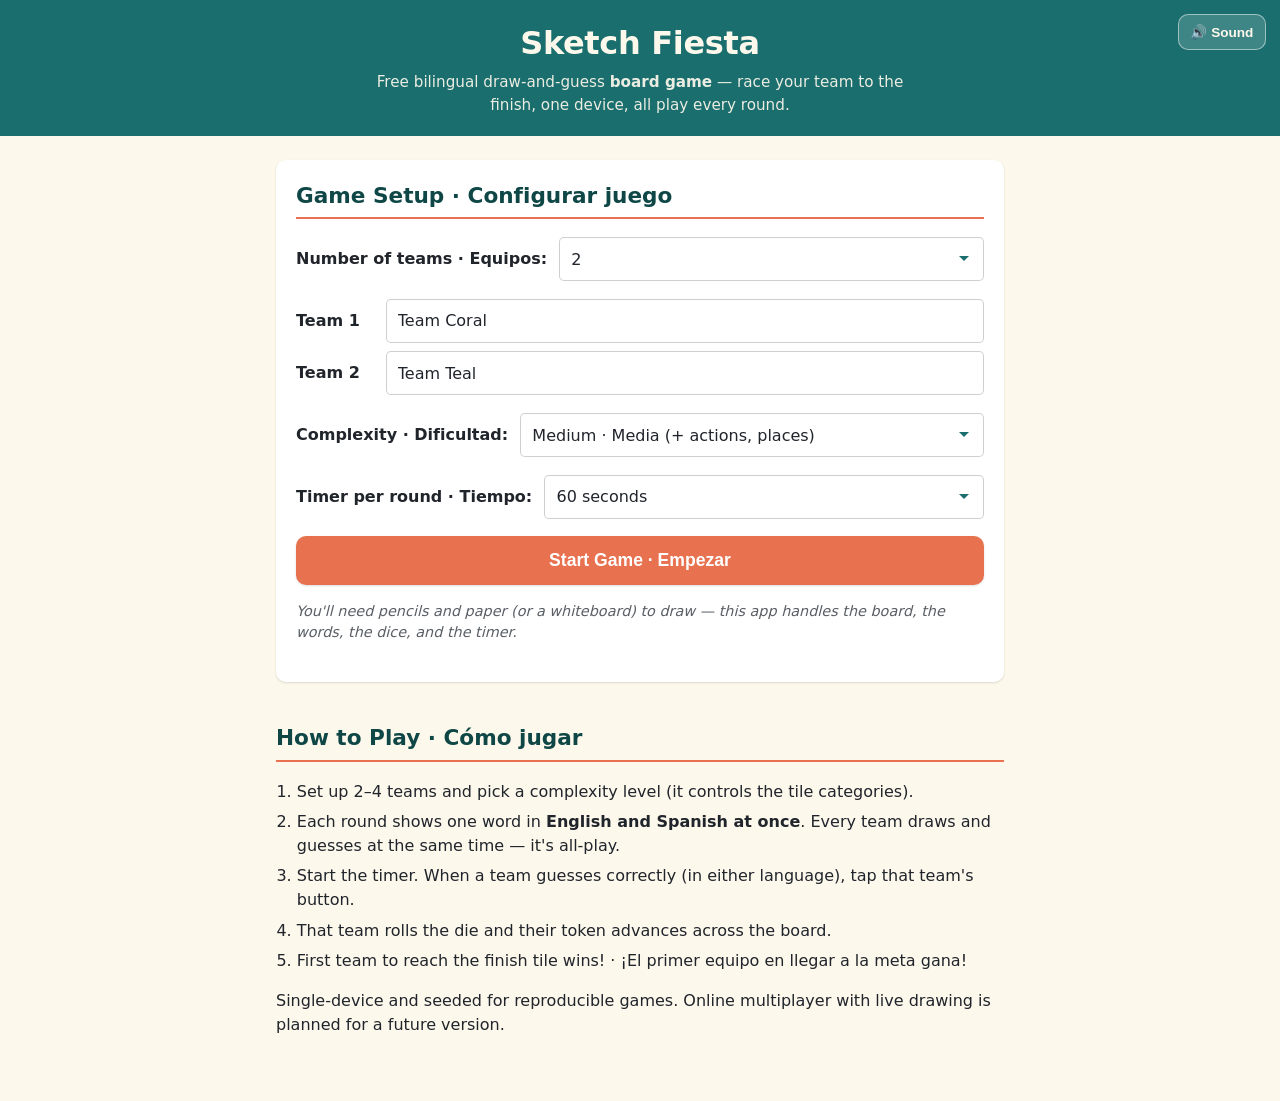
==== index.html @ 0635cfd7 "Sketch Fiesta: Secret Word pre-roll countdown -> start round timer (playtest item 6) On the Secret W" ====
<!doctype html>
<html lang="en">
<head>
<meta charset="utf-8">
<meta name="viewport" content="width=device-width, initial-scale=1">
<title>Sketch Fiesta — Free English/Spanish Draw-and-Guess Board Game</title>
<meta name="description" content="Free bilingual draw-and-guess BOARD game for English and Spanish-speaking families. Move your team across the board, all-play rounds, words shown in both languages at once, seeded dice, built-in timer with sound.">
<meta property="og:type" content="website">
<meta property="og:url" content="https://tonatihuai2026.github.io/bilingual-pictionary-game/">
<meta property="og:title" content="Sketch Fiesta — Free English/Spanish Draw-and-Guess Board Game">
<meta property="og:description" content="Free bilingual draw-and-guess board game for mixed English/Spanish-speaking families. No account, no app store, runs in your browser.">
<meta name="twitter:card" content="summary">
<meta name="google-site-verification" content="vcQAwsOMbG5UuDanWVq7T7KQQGwqCF837cfBN2HMVBc" />
<meta name="google-adsense-account" content="ca-pub-8781477226668093">
<script async src="https://pagead2.googlesyndication.com/pagead/js/adsbygoogle.js?client=ca-pub-8781477226668093" crossorigin="anonymous"></script>
<script type="application/ld+json">
{
  "@context": "https://schema.org",
  "@type": "WebApplication",
  "name": "Sketch Fiesta",
  "url": "https://tonatihuai2026.github.io/bilingual-pictionary-game/",
  "applicationCategory": "GameApplication",
  "operatingSystem": "Any (runs in browser)",
  "description": "Free bilingual draw-and-guess board game for English and Spanish-speaking families. Move your team across the board, all-play rounds, words shown in both languages at once.",
  "offers": { "@type": "Offer", "price": "0", "priceCurrency": "USD" }
}
</script>
<link rel="stylesheet" href="styles.css">
<!-- Cloudflare Web Analytics --><script defer src="https://static.cloudflareinsights.com/beacon.min.js" data-cf-beacon='{"token": "37e136ad11054bb6b59179378878a5d6"}'></script><!-- End Cloudflare Web Analytics -->
</head>
<body>
<header>
  <h1>Sketch Fiesta</h1>
  <p>Free bilingual draw-and-guess <strong>board game</strong> &mdash; race your team to the finish, one device, all play every round.</p>
  <button id="muteBtn" class="mute-btn" type="button" aria-pressed="false" title="Toggle sound">🔊 Sound</button>
</header>
<main>
  <!-- ============ SETUP ============ -->
  <section id="setup">
    <h2>Game Setup &middot; <span lang="es">Configurar juego</span></h2>
    <div class="setup-row">
      <label for="teamCount">Number of teams &middot; <span lang="es">Equipos</span>:</label>
      <select id="teamCount">
        <option value="2" selected>2</option>
        <option value="3">3</option>
        <option value="4">4</option>
      </select>
    </div>
    <div id="teamNames" class="team-names"></div>
    <div class="setup-row">
      <label for="complexity">Complexity &middot; <span lang="es">Dificultad</span>:</label>
      <select id="complexity">
        <option value="easy">Easy &middot; Fácil (animals, food, objects)</option>
        <option value="medium" selected>Medium &middot; Media (+ actions, places)</option>
        <option value="hard">Hard &middot; Difícil (+ abstract, idioms)</option>
      </select>
    </div>
    <div class="setup-row">
      <label for="timerSeconds">Timer per round &middot; <span lang="es">Tiempo</span>:</label>
      <select id="timerSeconds">
        <option value="30">30 seconds</option>
        <option value="60" selected>60 seconds</option>
        <option value="90">90 seconds</option>
        <option value="120">2 minutes</option>
      </select>
    </div>
    <button id="startGame">Start Game &middot; <span lang="es">Empezar</span></button>
    <p class="hint">You'll need pencils and paper (or a whiteboard) to draw &mdash; this app handles the board, the words, the dice, and the timer.</p>
  </section>

  <!-- ============ GAME ============ -->
  <section id="game" style="display:none;">
    <div id="winBanner" class="win-banner" style="display:none;"></div>

    <!-- Whole-screen round-type signal: Single-Team vs All-Play, tinted with team color -->
    <div id="roundBanner" class="round-banner round-allplay">
      <span class="round-banner-round">Round <span id="roundNumber">1</span></span>
      <span class="round-banner-type" id="roundType">All Play!</span>
      <span class="round-banner-type-es" lang="es" id="roundTypeEs">¡Todos juegan!</span>
      <span class="round-banner-team" id="roundTeam"></span>
    </div>

    <!-- Phase tabs: Board | Secret Word | Timer -->
    <div class="phase-tabs" role="tablist" aria-label="Game phase">
      <button class="phase-tab" id="tabBoard" role="tab" data-phase="board" aria-selected="false">
        <span class="phase-tab-ico">🗺️</span>
        <span class="phase-tab-label">Board<span lang="es"> · Tablero</span></span>
      </button>
      <button class="phase-tab" id="tabWord" role="tab" data-phase="word" aria-selected="false">
        <span class="phase-tab-ico">🤫</span>
        <span class="phase-tab-label">Secret Word<span lang="es"> · Palabra</span></span>
      </button>
      <button class="phase-tab" id="tabTimer" role="tab" data-phase="timer" aria-selected="false">
        <span class="phase-tab-ico">⏱️</span>
        <span class="phase-tab-label">Timer<span lang="es"> · Tiempo</span></span>
      </button>
    </div>

    <!-- ---- Phase: Board ---- -->
    <div class="phase-view" id="phaseBoard" data-phase="board" role="tabpanel" hidden>
      <h2 class="phase-heading">Board &middot; <span lang="es">Tablero</span></h2>
      <p class="hint">Track each team's token. The active phase auto-follows the game flow &mdash; tap a tab anytime to look around.</p>
      <div id="board" class="board" aria-label="Game board"></div>
    </div>

    <!-- ---- Phase: Secret Word ---- -->
    <div class="phase-view" id="phaseWord" data-phase="word" role="tabpanel" hidden>
      <h2 class="phase-heading">Secret Word &middot; <span lang="es">Palabra secreta</span></h2>
      <div class="word-card">
        <p class="cat-tag">Category &middot; <span lang="es">Categoría</span>: <span id="wordCat">—</span></p>
        <p class="hint" id="wordAudience">Drawer only &mdash; take the device privately. &middot; <span lang="es">Solo quien dibuja.</span></p>
        <div class="word-row">
          <span class="lang-label">EN</span>
          <span id="wordEn" class="word">???</span>
        </div>
        <div class="word-row">
          <span class="lang-label">ES</span>
          <span id="wordEs" class="word">???</span>
        </div>
        <button id="revealBtn" class="reveal-btn" type="button" aria-pressed="false">
          👁️ Hold to reveal &middot; <span lang="es">Mantén para ver</span>
        </button>
        <p class="hint">Both languages count when you guess!</p>

        <!-- Pre-roll: device-handoff countdown that starts the round timer -->
        <button id="wordStartTimer" class="word-start-timer" type="button">
          ▶ Start Timer &middot; <span lang="es">Iniciar cronómetro</span>
        </button>
        <div id="preroll" class="preroll" hidden aria-live="assertive">
          <p class="preroll-label">Get ready! &middot; <span lang="es">¡Prepárate!</span></p>
          <div id="prerollCount" class="preroll-count">5</div>
          <button id="prerollCancel" class="secondary preroll-cancel" type="button">Cancel &middot; <span lang="es">Cancelar</span></button>
        </div>
      </div>
    </div>

    <!-- ---- Phase: Timer ---- -->
    <div class="phase-view" id="phaseTimer" data-phase="timer" role="tabpanel" hidden>
      <h2 class="phase-heading">Timer &middot; <span lang="es">Cronómetro</span></h2>
      <div class="timer-card">
        <div id="timerDisplay" class="timer-display">01:00</div>
        <button id="startTimer">Start Timer &middot; <span lang="es">Iniciar</span></button>
        <button class="secondary" id="resetTimer">Reset</button>
      </div>

      <!-- Resolve: who won this round -->
      <div class="resolve-card">
        <h3 id="resolveHeading">Who guessed first? &middot; <span lang="es">¿Quién adivinó primero?</span></h3>
        <p class="hint" id="resolveHint">Tap the team that guessed it first &mdash; they roll the die and move ahead.</p>
        <div id="resolveButtons" class="resolve-buttons"></div>
        <div id="rollResult" class="roll-result" aria-live="polite"></div>
      </div>

      <button class="secondary" id="nextRound">Next word &middot; <span lang="es">Siguiente palabra</span></button>
    </div>

    <button class="secondary" id="endGame">End Game / New Setup</button>
  </section>

  <!-- ============ RULES ============ -->
  <section class="rules">
    <h2>How to Play &middot; <span lang="es">Cómo jugar</span></h2>
    <ol>
      <li>Set up 2&ndash;4 teams and pick a complexity level (it controls the tile categories).</li>
      <li>Each round shows one word in <strong>English and Spanish at once</strong>. Every team draws and guesses at the same time &mdash; it's all-play.</li>
      <li>Start the timer. When a team guesses correctly (in either language), tap that team's button.</li>
      <li>That team rolls the die and their token advances across the board.</li>
      <li>First team to reach the finish tile wins! &middot; <span lang="es">¡El primer equipo en llegar a la meta gana!</span></li>
    </ol>
    <p>Single-device and seeded for reproducible games. Online multiplayer with live drawing is planned for a future version.</p>
  </section>
</main>
<script src="lib/rng.js"></script>
<script src="lib/game.js"></script>
<script src="lib/turn.js"></script>
<script src="words.js"></script>
<script src="app.js"></script>
</body>
</html>
---- styles.css ----
:root {
  --teal: #1a6e6e;
  --teal-dark: #0f4747;
  --cream: #fdf8ec;
  --coral: #e8714f;
  --ink: #20242b;

  /* --- design-system adapter (added by the design-system refresh) --- */
  --ds-primary: var(--teal);
  --ds-primary-dark: var(--teal-dark);
  --ds-surface: #ffffff;
  --ds-bg: var(--cream);
  --ds-ink: var(--ink);
  --ds-accent: var(--coral);
  --ds-radius: 10px;
  --ds-shadow: 0 1px 3px rgba(0,0,0,.08), 0 1px 2px rgba(0,0,0,.06);
  --ds-shadow-hover: 0 4px 10px rgba(0,0,0,.10), 0 2px 4px rgba(0,0,0,.08);

  /* coral tuned darker for AA text contrast on white/cream */
  --coral-ink: #c5512f;
  --tap: 44px; /* minimum touch target */
}

* { box-sizing: border-box; }

body {
  margin: 0;
  font-family: "Segoe UI", system-ui, sans-serif;
  background: var(--cream);
  color: var(--ink);
  line-height: 1.5;
}

header {
  background: var(--teal);
  color: var(--cream);
  padding: 1.2rem 1rem;
  text-align: center;
}

header h1 { margin: 0 0 .25rem; font-size: clamp(1.6rem, 6vw, 2rem); letter-spacing: -.01em; }
header p { margin: 0 auto; max-width: 34rem; font-size: .95rem; opacity: .92; }

main { max-width: 760px; margin: 0 auto; padding: 1.5rem 1rem 3rem; }

h2 { color: var(--teal-dark); border-bottom: 2px solid var(--coral); padding-bottom: .3rem; font-size: 1.35rem; }
h3 { color: var(--teal-dark); margin-bottom: .5rem; font-size: 1.05rem; }

#setup {
  background: var(--ds-surface, #fff);
  border-radius: var(--ds-radius, 10px);
  box-shadow: var(--ds-shadow);
  padding: 1.25rem 1.25rem 1.5rem;
  margin-bottom: 1.5rem;
}
#setup h2 { margin-top: 0; }

.setup-row { display: flex; align-items: center; gap: .75rem; margin-bottom: 1.1rem; flex-wrap: wrap; }
.setup-row label { min-width: 11rem; font-weight: 600; }
.setup-row select {
  flex: 1; min-width: 9rem; min-height: var(--tap);
  padding: .55rem 2.2rem .55rem .7rem; font-size: 1rem;
  border: 1.5px solid color-mix(in srgb, var(--ds-ink) 22%, transparent);
  border-radius: calc(var(--ds-radius, 10px) * .5); font-family: inherit;
  background-color: var(--ds-surface, #fff); color: var(--ds-ink);
  background-image: url("data:image/svg+xml,%3Csvg xmlns='http://www.w3.org/2000/svg' width='12' height='8' viewBox='0 0 12 8'%3E%3Cpath fill='%231a6e6e' d='M1 1l5 5 5-5'/%3E%3C/svg%3E");
  background-repeat: no-repeat; background-position: right .8rem center;
  -webkit-appearance: none; appearance: none; cursor: pointer;
  transition: border-color .15s ease, box-shadow .15s ease;
}
.setup-row select:hover { border-color: color-mix(in srgb, var(--ds-primary) 50%, transparent); }
.setup-row select:focus-visible { outline: none; border-color: var(--ds-primary); box-shadow: 0 0 0 3px color-mix(in srgb, var(--ds-primary) 22%, transparent); }

.team-names { margin-bottom: 1.1rem; }
.team-name-input { display: flex; align-items: center; gap: .6rem; margin-bottom: .55rem; }
.team-name-input label { min-width: 5rem; font-weight: 600; }
.team-name-input input {
  flex: 1; min-height: var(--tap); padding: .55rem .7rem; font-size: 1rem;
  border: 1.5px solid color-mix(in srgb, var(--ds-ink) 22%, transparent);
  border-radius: calc(var(--ds-radius, 10px) * .5); font-family: inherit;
  background: var(--ds-surface, #fff); color: var(--ds-ink);
  transition: border-color .15s ease, box-shadow .15s ease;
}
.team-name-input input:hover { border-color: color-mix(in srgb, var(--ds-primary) 50%, transparent); }
.team-name-input input:focus-visible { outline: none; border-color: var(--ds-primary); box-shadow: 0 0 0 3px color-mix(in srgb, var(--ds-primary) 22%, transparent); }

button {
  background: var(--ds-primary, var(--teal)); color: var(--ds-surface, #fff); border: 1px solid transparent;
  border-radius: var(--ds-radius, 10px); font-weight: 600;
  min-height: var(--tap); padding: .65rem 1.3rem; font-size: 1rem; cursor: pointer;
  margin-right: .5rem; margin-bottom: .5rem;
  box-shadow: var(--ds-shadow, 0 1px 3px rgba(0,0,0,.08));
  transition: transform .08s ease, box-shadow .15s ease, opacity .15s ease, background-color .15s ease;
}
button:hover { box-shadow: var(--ds-shadow-hover, 0 4px 10px rgba(0,0,0,.1)); transform: translateY(-1px); }
button:active { transform: translateY(0); opacity: .92; }
button.secondary { background: transparent; color: var(--ds-primary, var(--teal)); border-color: var(--ds-primary, var(--teal)); box-shadow: none; }
button.secondary:hover { background: color-mix(in srgb, var(--ds-primary) 8%, transparent); box-shadow: none; }
button:focus-visible { outline: 2px solid var(--ds-accent); outline-offset: 2px; }

/* Start Game: the one primary call-to-action on the setup screen */
#startGame {
  display: block; width: 100%; margin-right: 0; margin-top: .5rem;
  background: var(--ds-accent, var(--coral)); font-size: 1.1rem; padding: .8rem 1.3rem;
}
#startGame:hover { background: color-mix(in srgb, var(--ds-accent) 88%, #000); }

.hint { font-size: .9rem; color: #5a5f66; font-style: italic; margin-top: 1rem; }

.turn-banner {
  background: var(--ds-accent, var(--coral)); color: #fff; padding: .8rem 1rem;
  border-radius: var(--ds-radius, 10px); box-shadow: var(--ds-shadow);
  font-size: 1.2rem; text-align: center; margin-bottom: 1rem;
}

.word-card, .dice-card, .timer-card {
  background: var(--ds-surface, #fff); border: 1px solid transparent;
  border-radius: var(--ds-radius, 10px); box-shadow: var(--ds-shadow, 0 1px 3px rgba(0,0,0,.08));
  padding: 1rem; margin-bottom: 1rem; text-align: center;
  transition: box-shadow .15s ease, transform .08s ease;
}
.word-card:hover, .dice-card:hover, .timer-card:hover {
  box-shadow: var(--ds-shadow-hover, 0 4px 10px rgba(0,0,0,.10));
  transform: translateY(-2px);
}

.word-card { border-top: 4px solid var(--ds-accent, var(--coral)); }
.word-row {
  display: flex; align-items: center; gap: .6rem;
  max-width: 22rem; margin: 0 auto .5rem; padding: .4rem 0;
}
.word-row + .word-row { border-top: 1px dashed color-mix(in srgb, var(--ds-ink) 14%, transparent); }
.lang-label {
  flex: 0 0 auto; width: 2.4rem; text-align: center;
  font-size: .72rem; font-weight: 700; letter-spacing: .03em;
  color: #fff; background: var(--teal); border: 1px solid var(--teal);
  border-radius: 5px; padding: .2rem 0;
}
.word { flex: 1; text-align: left; font-size: clamp(1.4rem, 6vw, 1.8rem); font-weight: 700; line-height: 1.2; filter: blur(9px); user-select: none; transition: filter .12s ease; }
.word.revealed { filter: none; user-select: text; }
.word-card .hint { text-align: center; margin: .25rem 0 .75rem; }

.dice-face {
  font-size: 1.05rem; font-weight: 600; line-height: 1.4;
  margin: .5rem auto; min-height: 1.5rem; max-width: 24rem;
  color: var(--ds-ink);
}
.dice-face:empty::before, .dice-card .dice-face { color: var(--ds-ink); }
.timer-display { font-size: 2.6rem; font-weight: 700; font-family: ui-monospace, "SF Mono", Menlo, monospace; margin: .5rem 0; color: var(--teal-dark); letter-spacing: .02em; }

.round-controls {
  display: flex; flex-wrap: wrap; gap: .5rem; justify-content: center;
  margin-bottom: 1.25rem;
}
.round-controls button { margin: 0; flex: 1 1 auto; }
#markCorrect { background: var(--teal); }

.scores { display: flex; flex-direction: column; gap: .4rem; margin-bottom: 1.5rem; }
.score-row {
  display: flex; justify-content: space-between; align-items: center; gap: 1rem;
  background: var(--ds-surface, #fff);
  border-left: 4px solid var(--ds-accent, var(--coral));
  border-radius: calc(var(--ds-radius, 10px) * .6); box-shadow: var(--ds-shadow, 0 1px 3px rgba(0,0,0,.08));
  padding: .6rem .85rem; font-weight: 600;
}

.rules { margin-top: 2.5rem; }
.rules ol { padding-left: 1.3rem; }
.rules li { margin-bottom: .4rem; }

/* ---- mute button (header) ---- */
.mute-btn {
  position: absolute; top: .9rem; right: .9rem;
  background: rgba(255,255,255,.16); color: var(--cream);
  border: 1px solid rgba(255,255,255,.5); box-shadow: none;
  min-height: 2.2rem; padding: .3rem .7rem; font-size: .85rem; margin: 0;
}
.mute-btn:hover { background: rgba(255,255,255,.28); box-shadow: none; transform: none; }
header { position: relative; }

/* ---- win banner ---- */
.win-banner {
  background: var(--ds-accent, var(--coral)); color: #fff;
  border-radius: var(--ds-radius); box-shadow: var(--ds-shadow-hover);
  padding: 1rem; text-align: center; font-size: 1.3rem; margin-bottom: 1rem;
  animation: pop .35s ease;
}
@keyframes pop { 0% { transform: scale(.85); opacity: 0; } 100% { transform: scale(1); opacity: 1; } }

/* ---- board ---- */
.board {
  display: grid;
  grid-template-columns: repeat(4, 1fr);
  gap: .5rem; margin: .5rem 0 1.25rem;
}
.tile {
  position: relative; min-height: 64px;
  background: var(--ds-surface, #fff);
  border: 1.5px solid color-mix(in srgb, var(--ds-ink) 14%, transparent);
  border-radius: calc(var(--ds-radius) * .7);
  box-shadow: var(--ds-shadow);
  padding: .35rem; display: flex; flex-direction: column; justify-content: space-between;
  transition: box-shadow .15s ease, border-color .15s ease, transform .08s ease;
}
.tile-start { border-color: var(--teal); }
.tile-finish { border-color: var(--ds-accent, var(--coral)); background: color-mix(in srgb, var(--coral) 10%, #fff); }
.tile-active { border-color: var(--ds-accent, var(--coral)); box-shadow: 0 0 0 3px color-mix(in srgb, var(--coral) 30%, transparent); transform: translateY(-2px); }
.tile-num { font-size: .8rem; font-weight: 700; color: var(--teal-dark); }
.tile-cat { font-size: .62rem; text-transform: uppercase; letter-spacing: .03em; color: #5a5f66; }
.tile-tokens { display: flex; flex-wrap: wrap; gap: 2px; min-height: 18px; }
.token {
  width: 18px; height: 18px; border-radius: 50%; color: #fff;
  font-size: .7rem; font-weight: 700; line-height: 18px; text-align: center;
  box-shadow: 0 1px 2px rgba(0,0,0,.25);
}

/* ---- category tag on word card ---- */
.cat-tag { font-size: .8rem; color: #5a5f66; margin: 0 0 .5rem; }
.cat-tag #wordCat { font-weight: 700; color: var(--teal-dark); text-transform: capitalize; }

/* ---- timer warning ---- */
.timer-warn { color: var(--coral-ink) !important; animation: pulse .5s ease infinite alternate; }
@keyframes pulse { from { transform: scale(1); } to { transform: scale(1.08); } }

/* ---- resolve (who guessed first) ---- */
.resolve-card {
  background: var(--ds-surface, #fff); border-radius: var(--ds-radius);
  box-shadow: var(--ds-shadow); padding: 1rem; margin-bottom: 1rem; text-align: center;
  border-top: 4px solid var(--teal);
}
.resolve-buttons { display: flex; flex-wrap: wrap; gap: .5rem; justify-content: center; }
.resolve-buttons button {
  flex: 1 1 8rem; margin: 0;
  background: transparent; color: var(--ds-ink);
  border: 2px solid var(--teal);
}
.resolve-buttons button:hover { background: color-mix(in srgb, var(--ds-primary) 8%, transparent); }
.resolve-buttons button:disabled { opacity: .45; cursor: not-allowed; transform: none; box-shadow: none; }
.roll-result { margin-top: .75rem; font-size: 1.05rem; min-height: 1.4rem; }

#nextRound, #endGame { display: block; width: 100%; margin-right: 0; }
#nextRound { background: var(--teal); color: #fff; border-color: var(--teal); }
#endGame { margin-top: 1.25rem; }

/* ---- round-type whole-screen signal ---- */
:root { --round-color: var(--ds-accent, #e8714f); }
/* Tint the whole page background with the active round color (subtle wash). */
body.body-allplay, body.body-single {
  background:
    linear-gradient(180deg,
      color-mix(in srgb, var(--round-color) 16%, var(--cream)) 0,
      var(--cream) 320px),
    var(--cream);
}
.round-banner {
  border-radius: var(--ds-radius); box-shadow: var(--ds-shadow-hover);
  padding: .85rem 1rem; margin-bottom: 1rem; text-align: center; color: #fff;
  display: flex; flex-direction: column; gap: .15rem; align-items: center;
  border: 3px solid color-mix(in srgb, var(--round-color) 60%, #000);
  background: var(--round-color);
  animation: pop .3s ease;
}
.round-banner.round-allplay { background: var(--ds-accent, var(--coral)); border-color: color-mix(in srgb, var(--coral) 55%, #000); }
.round-banner-round { font-size: .8rem; letter-spacing: .08em; text-transform: uppercase; opacity: .9; }
.round-banner-type { font-size: 1.5rem; font-weight: 800; line-height: 1.1; }
.round-banner-type-es { font-size: .95rem; opacity: .92; }
.round-banner-team { font-size: .85rem; font-weight: 600; opacity: .95; margin-top: .1rem; }

/* ---- phase tabs ---- */
.phase-tabs {
  display: grid; grid-template-columns: repeat(3, 1fr); gap: .4rem;
  margin-bottom: 1rem;
  position: sticky; top: 0; z-index: 5;
  background: var(--cream); padding: .25rem 0;
}
.phase-tab {
  margin: 0; flex: 1; min-height: 3.2rem;
  display: flex; flex-direction: column; align-items: center; justify-content: center; gap: .1rem;
  background: var(--ds-surface, #fff); color: var(--teal-dark);
  border: 2px solid color-mix(in srgb, var(--ds-ink) 16%, transparent);
  box-shadow: var(--ds-shadow); font-size: .82rem; line-height: 1.1;
  padding: .35rem .25rem;
}
.phase-tab:hover { transform: none; }
.phase-tab .phase-tab-ico { font-size: 1.2rem; }
.phase-tab .phase-tab-label span[lang="es"] { opacity: .7; font-size: .72rem; }
.phase-tab.active {
  background: var(--teal); color: #fff; border-color: var(--teal-dark);
  box-shadow: 0 0 0 3px color-mix(in srgb, var(--teal) 30%, transparent);
}
.phase-tab.active .phase-tab-label span[lang="es"] { opacity: .85; }

.phase-view[hidden] { display: none; }
.phase-heading { border-bottom: 2px solid var(--round-color, var(--coral)); margin-top: 0; }

/* ---- hold-to-reveal button ---- */
.reveal-btn {
  display: block; width: 100%; margin: .75rem 0 .25rem;
  background: var(--teal); font-size: 1.05rem; padding: .8rem 1rem;
  touch-action: none; -webkit-user-select: none; user-select: none;
}
.reveal-btn.revealing { background: var(--coral-ink); box-shadow: 0 0 0 3px color-mix(in srgb, var(--coral) 35%, transparent); }

/* ---- Secret Word pre-roll (device-handoff countdown) ---- */
.word-start-timer {
  display: block; width: 100%; margin: 1rem 0 .25rem;
  background: var(--ds-accent, var(--coral)); font-size: 1.1rem; padding: .85rem 1rem;
}
.word-start-timer:hover { background: color-mix(in srgb, var(--ds-accent) 88%, #000); }
.preroll {
  margin: 1rem 0 .25rem; padding: 1rem; text-align: center;
  background: color-mix(in srgb, var(--ds-accent) 10%, var(--ds-surface, #fff));
  border: 2px solid var(--ds-accent, var(--coral));
  border-radius: var(--ds-radius, 10px);
}
.preroll-label { margin: 0 0 .25rem; font-weight: 600; color: var(--ds-ink); }
.preroll-count {
  font-size: 4rem; line-height: 1; font-weight: 800; font-variant-numeric: tabular-nums;
  color: var(--ds-accent, var(--coral)); margin: .25rem 0 .75rem;
}
.preroll-cancel { margin: 0 auto; }

@media (max-width: 480px) {
  .setup-row label { min-width: 100%; }
  .setup-row select { width: 100%; flex-basis: 100%; }
  .round-controls button { flex-basis: 100%; }
  .board { grid-template-columns: repeat(3, 1fr); }
  #endGame { display: block; width: 100%; margin-right: 0; }
  .phase-tab { font-size: .76rem; }
  .phase-tab .phase-tab-label span[lang="es"] { display: none; }
}
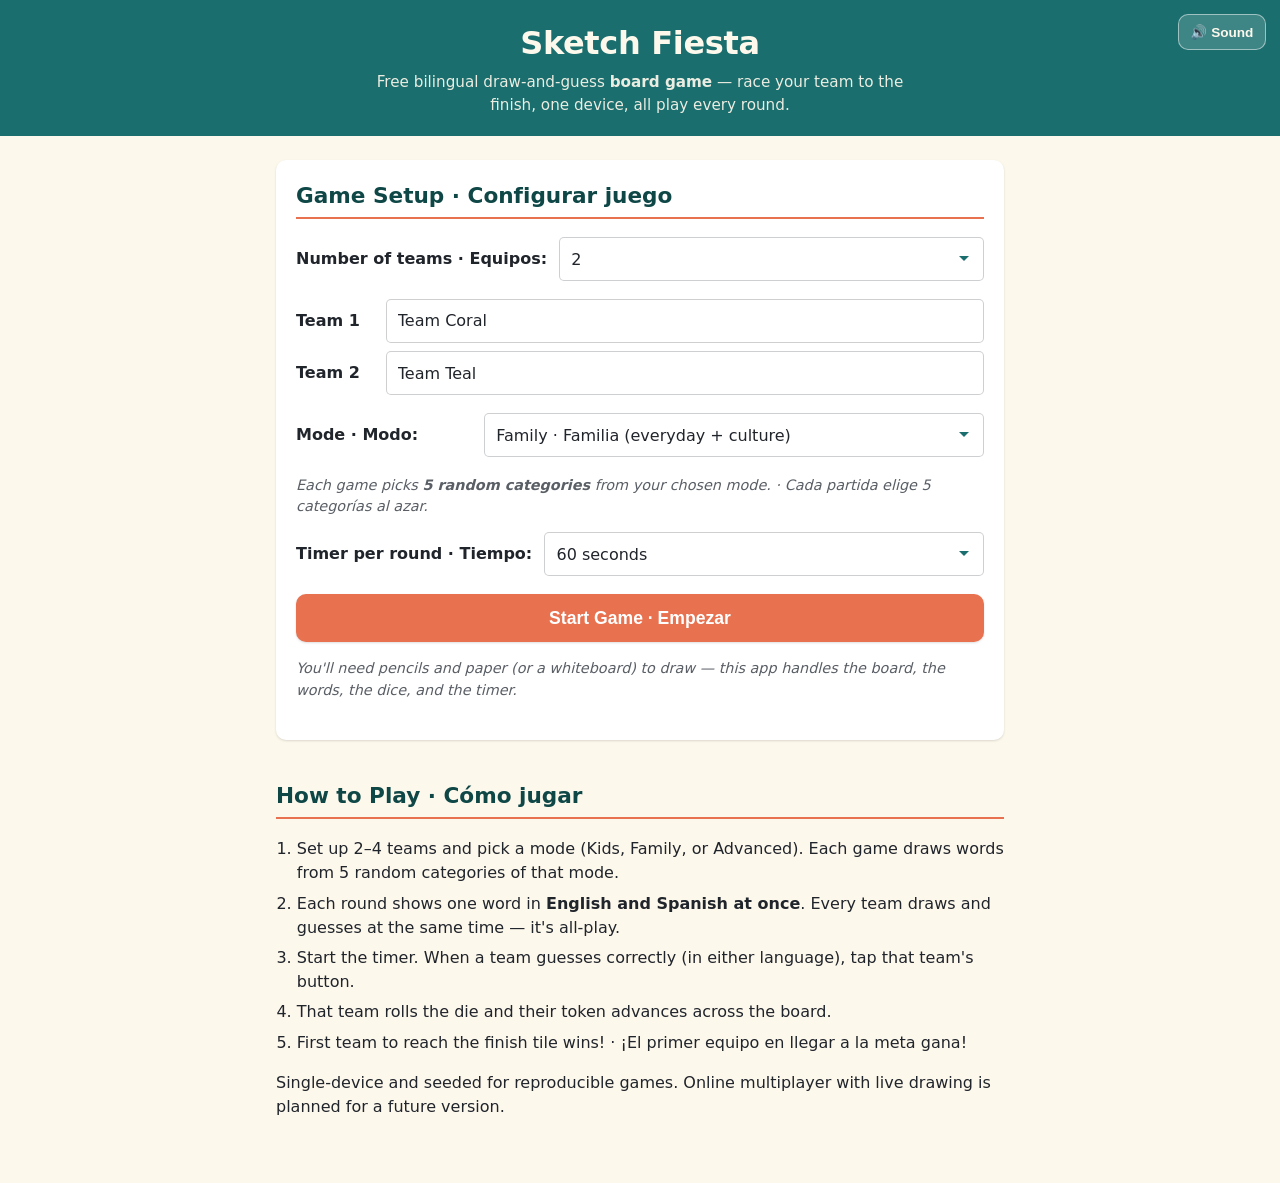
==== commit 437a751f: "Sketch Fiesta: difficulty modes + categories + 5-random-per-game (playtest item 11) Add Kids/Family/" ====
--- a/index.html
+++ b/index.html
@@ -48,13 +48,14 @@
     </div>
     <div id="teamNames" class="team-names"></div>
     <div class="setup-row">
-      <label for="complexity">Complexity &middot; <span lang="es">Dificultad</span>:</label>
-      <select id="complexity">
-        <option value="easy">Easy &middot; Fácil (animals, food, objects)</option>
-        <option value="medium" selected>Medium &middot; Media (+ actions, places)</option>
-        <option value="hard">Hard &middot; Difícil (+ abstract, idioms)</option>
+      <label for="mode">Mode &middot; <span lang="es">Modo</span>:</label>
+      <select id="mode">
+        <option value="kids">Kids &middot; Niños (simple, easy to draw)</option>
+        <option value="family" selected>Family &middot; Familia (everyday + culture)</option>
+        <option value="advanced">Advanced &middot; Avanzado (abstract, idioms)</option>
       </select>
     </div>
+    <p class="hint">Each game picks <strong>5 random categories</strong> from your chosen mode. &middot; <span lang="es">Cada partida elige 5 categorías al azar.</span></p>
     <div class="setup-row">
       <label for="timerSeconds">Timer per round &middot; <span lang="es">Tiempo</span>:</label>
       <select id="timerSeconds">
@@ -100,7 +101,17 @@
     <div class="phase-view" id="phaseBoard" data-phase="board" role="tabpanel" hidden>
       <h2 class="phase-heading">Board &middot; <span lang="es">Tablero</span></h2>
       <p class="hint">Track each team's token. The active phase auto-follows the game flow &mdash; tap a tab anytime to look around.</p>
+      <div id="activeCategories" class="active-cats" aria-label="Active categories this game"></div>
       <div id="board" class="board" aria-label="Game board"></div>
+
+      <!-- Round resolution on the Board: roll the dice, move the winning token -->
+      <div id="rollCard" class="roll-card" hidden>
+        <p id="rollWinner" class="roll-winner" aria-live="polite"></p>
+        <div id="rollDie" class="roll-die" aria-hidden="true">🎲</div>
+        <button id="rollDiceBtn" type="button" class="roll-dice-btn">🎲 Roll dice &middot; <span lang="es">Tira el dado</span></button>
+        <div id="rollOutcome" class="roll-result" aria-live="polite"></div>
+        <button id="boardNextRound" class="secondary board-next-round" type="button" hidden>Next word &middot; <span lang="es">Siguiente palabra</span></button>
+      </div>
     </div>
 
     <!-- ---- Phase: Secret Word ---- -->
@@ -146,7 +157,7 @@
       <!-- Resolve: who won this round -->
       <div class="resolve-card">
         <h3 id="resolveHeading">Who guessed first? &middot; <span lang="es">¿Quién adivinó primero?</span></h3>
-        <p class="hint" id="resolveHint">Tap the team that guessed it first &mdash; they roll the die and move ahead.</p>
+        <p class="hint" id="resolveHint">Tap the team that guessed it first &mdash; you'll head to the board to roll the die and move their token.</p>
         <div id="resolveButtons" class="resolve-buttons"></div>
         <div id="rollResult" class="roll-result" aria-live="polite"></div>
       </div>
@@ -161,7 +172,7 @@
   <section class="rules">
     <h2>How to Play &middot; <span lang="es">Cómo jugar</span></h2>
     <ol>
-      <li>Set up 2&ndash;4 teams and pick a complexity level (it controls the tile categories).</li>
+      <li>Set up 2&ndash;4 teams and pick a mode (Kids, Family, or Advanced). Each game draws words from 5 random categories of that mode.</li>
       <li>Each round shows one word in <strong>English and Spanish at once</strong>. Every team draws and guesses at the same time &mdash; it's all-play.</li>
       <li>Start the timer. When a team guesses correctly (in either language), tap that team's button.</li>
       <li>That team rolls the die and their token advances across the board.</li>
--- a/styles.css
+++ b/styles.css
@@ -188,6 +188,20 @@
 @keyframes pop { 0% { transform: scale(.85); opacity: 0; } 100% { transform: scale(1); opacity: 1; } }
 
 /* ---- board ---- */
+/* The 5 random categories chosen for this game (Board view) */
+.active-cats {
+  display: flex; flex-wrap: wrap; align-items: center; gap: .4rem;
+  margin: .25rem 0 1rem;
+}
+.active-cats:empty { display: none; }
+.active-cats-label { font-size: .8rem; font-weight: 600; color: var(--teal-dark); margin-right: .15rem; }
+.cat-chip {
+  display: inline-block; font-size: .8rem; font-weight: 600;
+  color: var(--teal-dark); background: color-mix(in srgb, var(--teal) 12%, #fff);
+  border: 1px solid color-mix(in srgb, var(--teal) 30%, transparent);
+  border-radius: 999px; padding: .2rem .65rem;
+}
+
 .board {
   display: grid;
   grid-template-columns: repeat(4, 1fr);
@@ -214,6 +228,42 @@
   box-shadow: 0 1px 2px rgba(0,0,0,.25);
 }
 
+/* ---- board roll card (round resolution via the Board) ---- */
+.roll-card {
+  background: var(--ds-surface, #fff); border-radius: var(--ds-radius);
+  box-shadow: var(--ds-shadow-hover); padding: 1.1rem 1rem 1.25rem;
+  margin: .25rem 0 1.25rem; text-align: center;
+  border-top: 4px solid var(--ds-accent, var(--coral));
+  animation: pop .3s ease;
+}
+.roll-card[hidden] { display: none; }
+.roll-winner { margin: 0 0 .5rem; font-size: 1.05rem; }
+.roll-die {
+  font-size: 3.4rem; line-height: 1; margin: .25rem auto .6rem;
+  display: inline-block; transform-origin: 50% 50%;
+}
+.roll-die.rolling { animation: dice-roll .35s linear infinite; }
+@keyframes dice-roll {
+  0%   { transform: rotate(0deg)   scale(1); }
+  50%  { transform: rotate(180deg) scale(1.18); }
+  100% { transform: rotate(360deg) scale(1); }
+}
+.roll-dice-btn {
+  display: block; width: 100%; margin: 0 0 .25rem;
+  background: var(--ds-accent, var(--coral)); font-size: 1.1rem; padding: .8rem 1rem;
+}
+.roll-dice-btn:hover { background: color-mix(in srgb, var(--ds-accent) 88%, #000); }
+.roll-dice-btn:disabled { opacity: .5; cursor: not-allowed; transform: none; box-shadow: none; }
+.roll-dice-btn[hidden] { display: none; }
+.board-next-round { display: block; width: 100%; margin: .75rem 0 0; }
+.board-next-round[hidden] { display: none; }
+.token-moved { animation: token-pop .6s ease; }
+@keyframes token-pop {
+  0%   { transform: scale(1); box-shadow: 0 1px 2px rgba(0,0,0,.25); }
+  35%  { transform: scale(1.9); box-shadow: 0 0 0 4px color-mix(in srgb, var(--coral) 45%, transparent); }
+  100% { transform: scale(1); box-shadow: 0 1px 2px rgba(0,0,0,.25); }
+}
+
 /* ---- category tag on word card ---- */
 .cat-tag { font-size: .8rem; color: #5a5f66; margin: 0 0 .5rem; }
 .cat-tag #wordCat { font-weight: 700; color: var(--teal-dark); text-transform: capitalize; }
@@ -308,11 +358,14 @@
 }
 .word-start-timer:hover { background: color-mix(in srgb, var(--ds-accent) 88%, #000); }
 .preroll {
+  display: block;
   margin: 1rem 0 .25rem; padding: 1rem; text-align: center;
   background: color-mix(in srgb, var(--ds-accent) 10%, var(--ds-surface, #fff));
   border: 2px solid var(--ds-accent, var(--coral));
   border-radius: var(--ds-radius, 10px);
 }
+.preroll[hidden] { display: none; }
+.word-start-timer[hidden] { display: none; }
 .preroll-label { margin: 0 0 .25rem; font-weight: 600; color: var(--ds-ink); }
 .preroll-count {
   font-size: 4rem; line-height: 1; font-weight: 800; font-variant-numeric: tabular-nums;
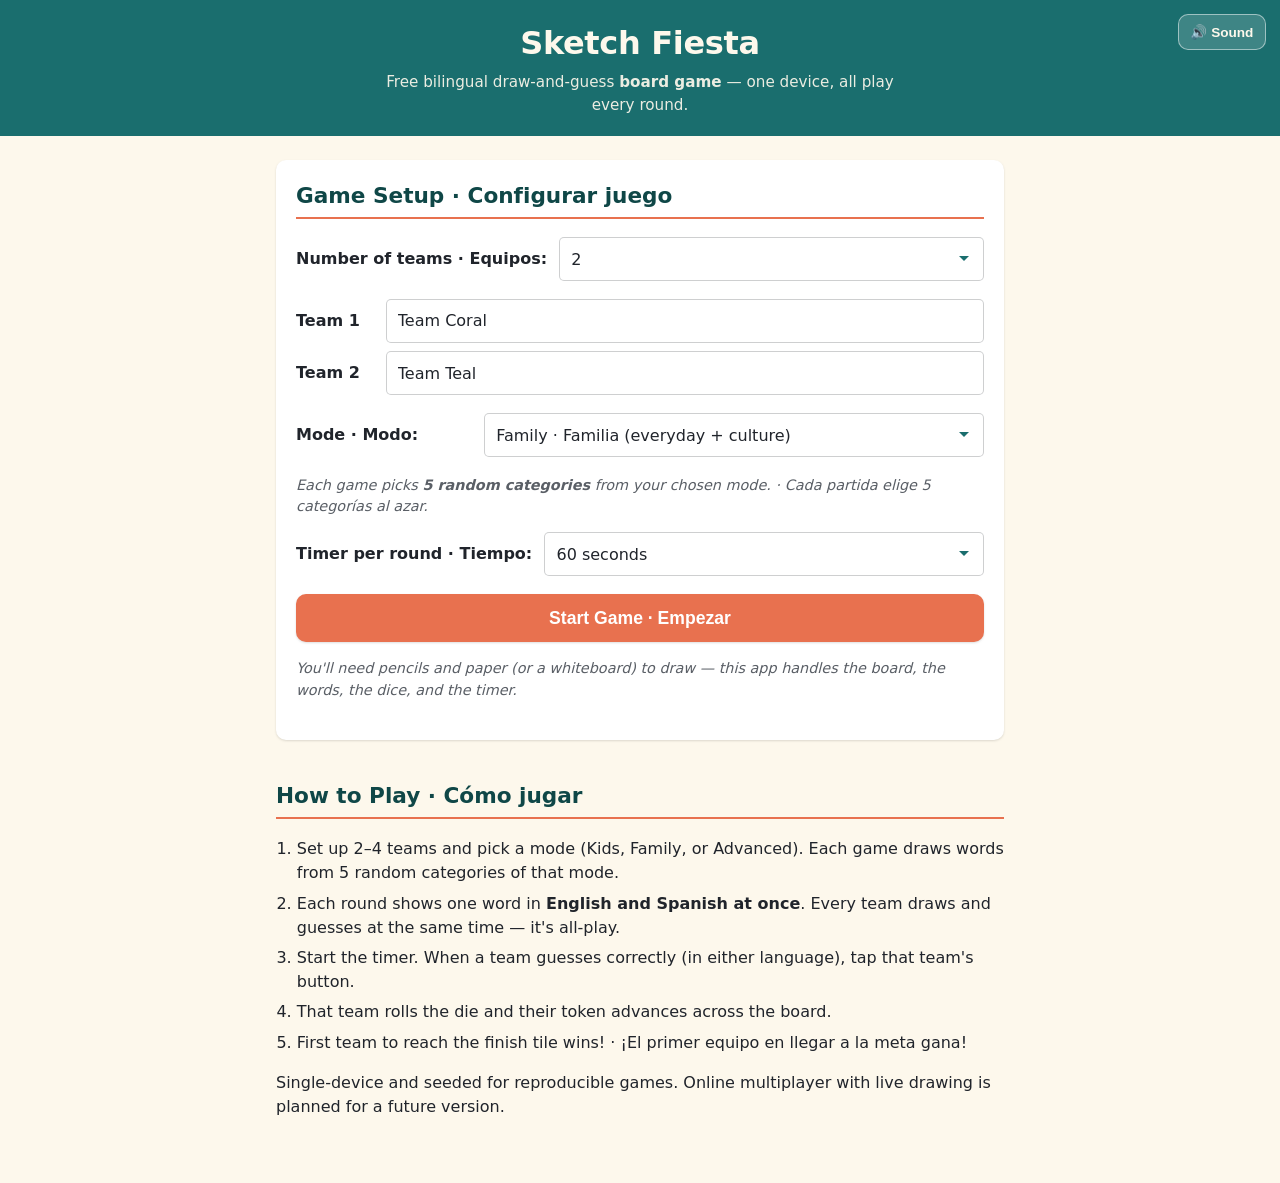
==== commit 35faf370: "Remove Single-Team round type + copy declutter pass (playtest 14-15) 14: every round is now All-Play" ====
--- a/index.html
+++ b/index.html
@@ -31,7 +31,7 @@
 <body>
 <header>
   <h1>Sketch Fiesta</h1>
-  <p>Free bilingual draw-and-guess <strong>board game</strong> &mdash; race your team to the finish, one device, all play every round.</p>
+  <p>Free bilingual draw-and-guess <strong>board game</strong> &mdash; one device, all play every round.</p>
   <button id="muteBtn" class="mute-btn" type="button" aria-pressed="false" title="Toggle sound">🔊 Sound</button>
 </header>
 <main>
@@ -73,13 +73,8 @@
   <section id="game" style="display:none;">
     <div id="winBanner" class="win-banner" style="display:none;"></div>
 
-    <!-- Whole-screen round-type signal: Single-Team vs All-Play, tinted with team color -->
-    <div id="roundBanner" class="round-banner round-allplay">
-      <span class="round-banner-round">Round <span id="roundNumber">1</span></span>
-      <span class="round-banner-type" id="roundType">All Play!</span>
-      <span class="round-banner-type-es" lang="es" id="roundTypeEs">¡Todos juegan!</span>
-      <span class="round-banner-team" id="roundTeam"></span>
-    </div>
+    <!-- Slim round indicator (every round is all-play; active team color cue) -->
+    <div id="roundBanner" class="round-chip">Round <span id="roundNumber">1</span></div>
 
     <!-- Phase tabs: Board | Secret Word | Timer -->
     <div class="phase-tabs" role="tablist" aria-label="Game phase">
@@ -99,12 +94,14 @@
 
     <!-- ---- Phase: Board ---- -->
     <div class="phase-view" id="phaseBoard" data-phase="board" role="tabpanel" hidden>
-      <h2 class="phase-heading">Board &middot; <span lang="es">Tablero</span></h2>
-      <p class="hint">Track each team's token. The active phase auto-follows the game flow &mdash; tap a tab anytime to look around.</p>
+      <h2 class="phase-heading">Board &middot; <span lang="es">Tablero</span>
+        <button type="button" class="info-btn" aria-label="About the board" data-info="Track each team's token. The active phase auto-follows the game flow — tap a tab anytime to look around.">ⓘ</button>
+      </h2>
       <div id="activeCategories" class="active-cats" aria-label="Active categories this game"></div>
-      <div id="board" class="board" aria-label="Game board"></div>
 
-      <!-- Round resolution on the Board: roll the dice, move the winning token -->
+      <!-- Round resolution on the Board: roll the dice, move the winning token.
+           Kept ABOVE the board so the "what's next" control is visible without
+           scrolling on a phone (item 12). -->
       <div id="rollCard" class="roll-card" hidden>
         <p id="rollWinner" class="roll-winner" aria-live="polite"></p>
         <div id="rollDie" class="roll-die" aria-hidden="true">🎲</div>
@@ -112,14 +109,17 @@
         <div id="rollOutcome" class="roll-result" aria-live="polite"></div>
         <button id="boardNextRound" class="secondary board-next-round" type="button" hidden>Next word &middot; <span lang="es">Siguiente palabra</span></button>
       </div>
+
+      <div id="board" class="board" aria-label="Game board"></div>
     </div>
 
     <!-- ---- Phase: Secret Word ---- -->
     <div class="phase-view" id="phaseWord" data-phase="word" role="tabpanel" hidden>
-      <h2 class="phase-heading">Secret Word &middot; <span lang="es">Palabra secreta</span></h2>
+      <h2 class="phase-heading">Secret Word &middot; <span lang="es">Palabra secreta</span>
+        <button type="button" class="info-btn" aria-label="About the secret word" data-info="Drawer only — take the device privately. Hold to reveal, then draw. Both languages count when you guess! · Solo quien dibuja.">ⓘ</button>
+      </h2>
       <div class="word-card">
         <p class="cat-tag">Category &middot; <span lang="es">Categoría</span>: <span id="wordCat">—</span></p>
-        <p class="hint" id="wordAudience">Drawer only &mdash; take the device privately. &middot; <span lang="es">Solo quien dibuja.</span></p>
         <div class="word-row">
           <span class="lang-label">EN</span>
           <span id="wordEn" class="word">???</span>
@@ -131,7 +131,6 @@
         <button id="revealBtn" class="reveal-btn" type="button" aria-pressed="false">
           👁️ Hold to reveal &middot; <span lang="es">Mantén para ver</span>
         </button>
-        <p class="hint">Both languages count when you guess!</p>
 
         <!-- Pre-roll: device-handoff countdown that starts the round timer -->
         <button id="wordStartTimer" class="word-start-timer" type="button">
@@ -156,8 +155,9 @@
 
       <!-- Resolve: who won this round -->
       <div class="resolve-card">
-        <h3 id="resolveHeading">Who guessed first? &middot; <span lang="es">¿Quién adivinó primero?</span></h3>
-        <p class="hint" id="resolveHint">Tap the team that guessed it first &mdash; you'll head to the board to roll the die and move their token.</p>
+        <h3 id="resolveHeading">Who guessed first? &middot; <span lang="es">¿Quién adivinó primero?</span>
+          <button type="button" class="info-btn" aria-label="About scoring" data-info="Tap the team that guessed it first — you'll head to the board to roll the die and move their token.">ⓘ</button>
+        </h3>
         <div id="resolveButtons" class="resolve-buttons"></div>
         <div id="rollResult" class="roll-result" aria-live="polite"></div>
       </div>
--- a/styles.css
+++ b/styles.css
@@ -292,29 +292,33 @@
 #nextRound { background: var(--teal); color: #fff; border-color: var(--teal); }
 #endGame { margin-top: 1.25rem; }
 
-/* ---- round-type whole-screen signal ---- */
+/* ---- round indicator (slim chip; active-team color cue) ---- */
 :root { --round-color: var(--ds-accent, #e8714f); }
-/* Tint the whole page background with the active round color (subtle wash). */
-body.body-allplay, body.body-single {
-  background:
-    linear-gradient(180deg,
-      color-mix(in srgb, var(--round-color) 16%, var(--cream)) 0,
-      var(--cream) 320px),
-    var(--cream);
-}
-.round-banner {
-  border-radius: var(--ds-radius); box-shadow: var(--ds-shadow-hover);
-  padding: .85rem 1rem; margin-bottom: 1rem; text-align: center; color: #fff;
-  display: flex; flex-direction: column; gap: .15rem; align-items: center;
-  border: 3px solid color-mix(in srgb, var(--round-color) 60%, #000);
-  background: var(--round-color);
-  animation: pop .3s ease;
-}
-.round-banner.round-allplay { background: var(--ds-accent, var(--coral)); border-color: color-mix(in srgb, var(--coral) 55%, #000); }
-.round-banner-round { font-size: .8rem; letter-spacing: .08em; text-transform: uppercase; opacity: .9; }
-.round-banner-type { font-size: 1.5rem; font-weight: 800; line-height: 1.1; }
-.round-banner-type-es { font-size: .95rem; opacity: .92; }
-.round-banner-team { font-size: .85rem; font-weight: 600; opacity: .95; margin-top: .1rem; }
+.round-chip {
+  display: inline-block; margin-bottom: .75rem;
+  font-size: .78rem; font-weight: 700; letter-spacing: .06em; text-transform: uppercase;
+  color: #fff; background: var(--round-color);
+  border-radius: 999px; padding: .25rem .75rem;
+  box-shadow: var(--ds-shadow);
+}
+
+/* ---- info bubbles (one-time instructional text) ---- */
+.info-btn {
+  background: transparent; color: var(--teal); border: none; box-shadow: none;
+  min-height: auto; padding: 0 .15rem; margin: 0 0 0 .35rem;
+  font-size: 1rem; line-height: 1; vertical-align: middle; cursor: pointer;
+  opacity: .7;
+}
+.info-btn:hover { background: transparent; box-shadow: none; transform: none; opacity: 1; }
+.info-pop {
+  display: block; margin: .4rem 0 .6rem; padding: .6rem .75rem;
+  font-size: .85rem; font-weight: 400; font-style: normal; line-height: 1.4;
+  color: var(--ds-ink); text-transform: none; letter-spacing: normal;
+  background: color-mix(in srgb, var(--teal) 8%, #fff);
+  border: 1px solid color-mix(in srgb, var(--teal) 30%, transparent);
+  border-radius: calc(var(--ds-radius) * .6);
+  animation: pop .2s ease;
+}
 
 /* ---- phase tabs ---- */
 .phase-tabs {
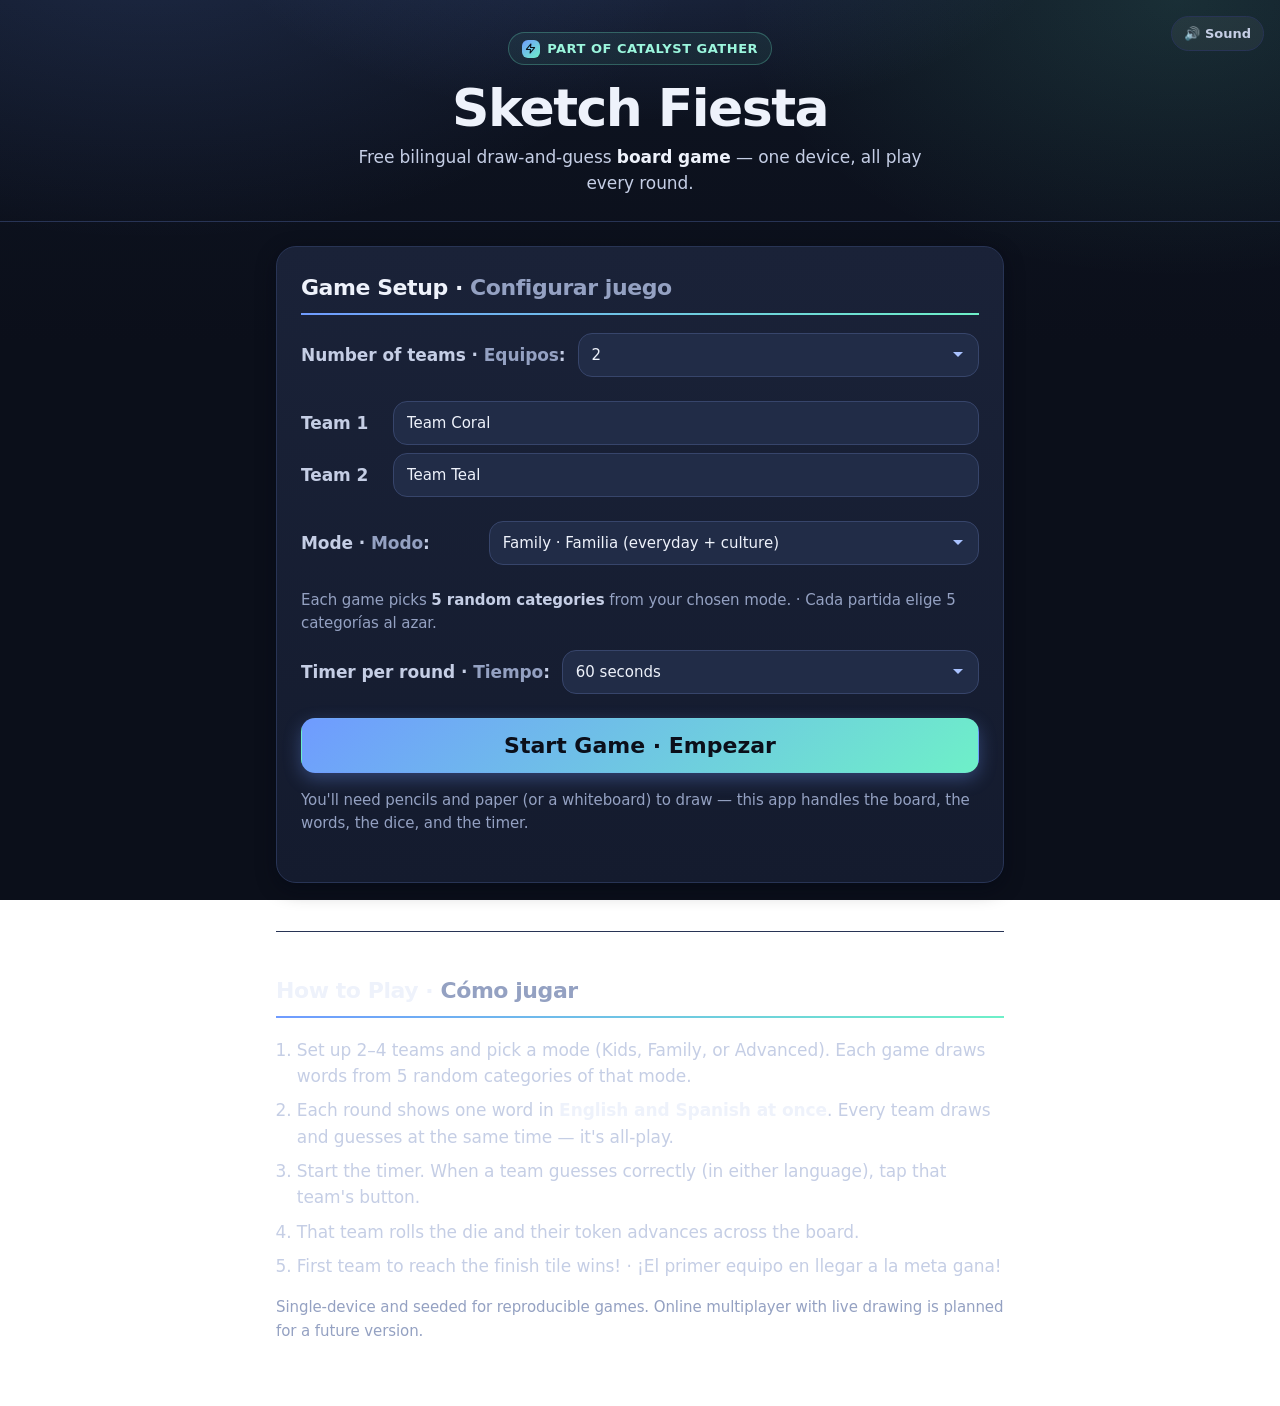
==== commit 6de9b188: "Restyle Sketch Fiesta to Catalyst Gather design system Visual layer only — game logic, lib/, and tes" ====
--- a/index.html
+++ b/index.html
@@ -30,6 +30,12 @@
 </head>
 <body>
 <header>
+  <a class="brand-tag" href="https://catalystgather.com/" aria-label="Part of Catalyst Gather">
+    <span class="mark" aria-hidden="true">
+      <svg viewBox="0 0 24 24" fill="none" stroke="currentColor" stroke-width="2.2" stroke-linecap="round" stroke-linejoin="round"><polygon points="13 2 3 14 12 14 11 22 21 10 12 10 13 2"/></svg>
+    </span>
+    Part of Catalyst Gather
+  </a>
   <h1>Sketch Fiesta</h1>
   <p>Free bilingual draw-and-guess <strong>board game</strong> &mdash; one device, all play every round.</p>
   <button id="muteBtn" class="mute-btn" type="button" aria-pressed="false" title="Toggle sound">🔊 Sound</button>
--- a/styles.css
+++ b/styles.css
@@ -1,245 +1,358 @@
+/* ===== Sketch Fiesta — Catalyst Gather design system =====
+   Visual layer only. Tokens mirror the Catalyst Gather portal (root-hub-site):
+   deep-indigo bg, layered surfaces, periwinkle + mint accents, Inter, modular
+   type scale, spacing rhythm, radii, shadow tiers. Game logic is untouched —
+   the JS-driven team/category colors arrive as inline styles and still win. */
 :root {
-  --teal: #1a6e6e;
-  --teal-dark: #0f4747;
-  --cream: #fdf8ec;
-  --coral: #e8714f;
-  --ink: #20242b;
-
-  /* --- design-system adapter (added by the design-system refresh) --- */
-  --ds-primary: var(--teal);
-  --ds-primary-dark: var(--teal-dark);
-  --ds-surface: #ffffff;
-  --ds-bg: var(--cream);
-  --ds-ink: var(--ink);
-  --ds-accent: var(--coral);
-  --ds-radius: 10px;
-  --ds-shadow: 0 1px 3px rgba(0,0,0,.08), 0 1px 2px rgba(0,0,0,.06);
-  --ds-shadow-hover: 0 4px 10px rgba(0,0,0,.10), 0 2px 4px rgba(0,0,0,.08);
-
-  /* coral tuned darker for AA text contrast on white/cream */
-  --coral-ink: #c5512f;
-  --tap: 44px; /* minimum touch target */
+  /* Palette: cohesive deep-indigo arcade with mint + periwinkle accents */
+  --bg:#0b0f1a;
+  --bg-2:#0e1422;
+  --surface:#141b2e;
+  --surface-2:#1a2238;
+  --surface-3:#212c47;
+  --border:#283455;
+  --border-strong:#37456b;
+
+  --text:#eef2fb;
+  --text-soft:#c5cee5;
+  --muted:#94a1c2;
+
+  --accent:#6f9bff;       /* periwinkle */
+  --accent-ink:#a9c2ff;
+  --accent-2:#6ef0c8;     /* mint */
+  --accent-2-ink:#9bf6dd;
+
+  /* Type scale (modular ~1.2) */
+  --f-0:.8125rem;   /* 13px */
+  --f-1:.9375rem;   /* 15px */
+  --f-2:1.0625rem;  /* 17px */
+  --f-3:1.375rem;   /* 22px */
+  --f-4:1.85rem;
+  --f-5:clamp(2.1rem,5vw,3.25rem);
+
+  /* Spacing scale */
+  --s-1:.25rem; --s-2:.5rem; --s-3:.75rem; --s-4:1rem; --s-5:1.5rem;
+  --s-6:2rem; --s-7:3rem; --s-8:4rem;
+
+  --radius:14px;
+  --radius-lg:20px;
+  --radius-pill:999px;
+
+  --shadow-1:0 1px 2px rgba(2,6,20,.4);
+  --shadow-2:0 6px 20px rgba(2,6,20,.45);
+  --shadow-3:0 18px 44px rgba(2,6,20,.55);
+  --ring:0 0 0 3px rgba(111,155,255,.45);
+
+  --font:"Inter var","Inter","Segoe UI",system-ui,-apple-system,sans-serif;
+  --maxw:760px;
+  --tap:44px;            /* minimum touch target */
+
+  /* ----- legacy adapter: keep app.js-referenced names mapped to the new system.
+     app.js sets --round-color inline per active team; default it to periwinkle. */
+  --round-color:var(--accent);
+  --ds-primary:var(--accent);
+  --ds-accent:var(--accent-2);
+  --ds-ink:var(--text);
+  --ds-surface:var(--surface-2);
 }
 
 * { box-sizing: border-box; }
+html { -webkit-text-size-adjust: 100%; }
 
 body {
   margin: 0;
-  font-family: "Segoe UI", system-ui, sans-serif;
-  background: var(--cream);
-  color: var(--ink);
-  line-height: 1.5;
-}
-
+  font-family: var(--font);
+  color: var(--text);
+  line-height: 1.55;
+  font-size: var(--f-2);
+  letter-spacing: -.005em;
+  min-height: 100vh;
+  background:
+    radial-gradient(900px 520px at 12% -8%,rgba(111,155,255,.16),transparent 60%),
+    radial-gradient(760px 480px at 92% 0%,rgba(110,240,200,.12),transparent 58%),
+    linear-gradient(180deg,var(--bg-2),var(--bg) 38%);
+  background-attachment: fixed;
+  -webkit-font-smoothing: antialiased;
+  text-rendering: optimizeLegibility;
+}
+
+a { color: var(--accent-ink); }
+
+/* ===== Header ===== */
 header {
-  background: var(--teal);
-  color: var(--cream);
-  padding: 1.2rem 1rem;
+  position: relative;
   text-align: center;
-}
-
-header h1 { margin: 0 0 .25rem; font-size: clamp(1.6rem, 6vw, 2rem); letter-spacing: -.01em; }
-header p { margin: 0 auto; max-width: 34rem; font-size: .95rem; opacity: .92; }
-
-main { max-width: 760px; margin: 0 auto; padding: 1.5rem 1rem 3rem; }
-
-h2 { color: var(--teal-dark); border-bottom: 2px solid var(--coral); padding-bottom: .3rem; font-size: 1.35rem; }
-h3 { color: var(--teal-dark); margin-bottom: .5rem; font-size: 1.05rem; }
-
+  padding: var(--s-6) var(--s-4) var(--s-5);
+  border-bottom: 1px solid var(--border);
+  background:
+    radial-gradient(620px 300px at 50% -40%,rgba(111,155,255,.18),transparent 70%);
+}
+header h1 {
+  margin: 0 0 var(--s-2);
+  font-size: var(--f-5);
+  font-weight: 800;
+  line-height: 1.05;
+  letter-spacing: -.03em;
+}
+header p {
+  margin: 0 auto;
+  max-width: 36rem;
+  font-size: var(--f-2);
+  color: var(--text-soft);
+}
+header p strong { color: var(--text); font-weight: 700; }
+
+/* "part of Catalyst Gather" tag */
+.brand-tag {
+  display: inline-flex; align-items: center; gap: .45rem;
+  margin: 0 0 var(--s-4);
+  font-size: var(--f-0); font-weight: 600;
+  letter-spacing: .04em; text-transform: uppercase;
+  color: var(--accent-2-ink);
+  padding: .35rem .8rem;
+  border: 1px solid rgba(110,240,200,.28);
+  border-radius: var(--radius-pill);
+  background: rgba(110,240,200,.07);
+  text-decoration: none;
+}
+.brand-tag:hover { border-color: rgba(110,240,200,.5); color: var(--accent-2); }
+.brand-tag .mark {
+  display: grid; place-items: center; width: 18px; height: 18px; border-radius: 6px;
+  background: linear-gradient(140deg,var(--accent),var(--accent-2)); color: #0b0f1a;
+}
+.brand-tag .mark svg { width: 11px; height: 11px; }
+
+main { max-width: var(--maxw); margin: 0 auto; padding: var(--s-5) var(--s-4) var(--s-7); }
+
+/* ===== Headings ===== */
+h2 {
+  color: var(--text);
+  font-size: var(--f-3); font-weight: 700; letter-spacing: -.02em;
+  padding-bottom: var(--s-2);
+  border-bottom: 2px solid transparent;
+  border-image: linear-gradient(90deg,var(--accent),var(--accent-2)) 1;
+}
+h2 span[lang="es"] { color: var(--muted); font-weight: 600; }
+h3 { color: var(--text); margin-bottom: var(--s-2); font-size: var(--f-2); font-weight: 700; }
+h3 span[lang="es"] { color: var(--muted); font-weight: 600; }
+
+/* ===== Setup ===== */
 #setup {
-  background: var(--ds-surface, #fff);
-  border-radius: var(--ds-radius, 10px);
-  box-shadow: var(--ds-shadow);
-  padding: 1.25rem 1.25rem 1.5rem;
-  margin-bottom: 1.5rem;
+  background: linear-gradient(180deg,var(--surface-2),var(--surface));
+  border: 1px solid var(--border);
+  border-radius: var(--radius-lg);
+  box-shadow: var(--shadow-2);
+  padding: var(--s-5) var(--s-5) var(--s-6);
+  margin-bottom: var(--s-5);
 }
 #setup h2 { margin-top: 0; }
 
-.setup-row { display: flex; align-items: center; gap: .75rem; margin-bottom: 1.1rem; flex-wrap: wrap; }
-.setup-row label { min-width: 11rem; font-weight: 600; }
+.setup-row { display: flex; align-items: center; gap: var(--s-3); margin-bottom: var(--s-5); flex-wrap: wrap; }
+.setup-row label { min-width: 11rem; font-weight: 600; color: var(--text-soft); }
+.setup-row label span[lang="es"] { color: var(--muted); }
+
+.setup-row select,
+.team-name-input input {
+  flex: 1; min-width: 9rem; min-height: var(--tap);
+  padding: .6rem .8rem; font-size: var(--f-1); font-family: inherit;
+  color: var(--text);
+  background: var(--surface-3);
+  border: 1px solid var(--border-strong);
+  border-radius: var(--radius);
+  transition: border-color .15s ease, box-shadow .15s ease;
+}
 .setup-row select {
-  flex: 1; min-width: 9rem; min-height: var(--tap);
-  padding: .55rem 2.2rem .55rem .7rem; font-size: 1rem;
-  border: 1.5px solid color-mix(in srgb, var(--ds-ink) 22%, transparent);
-  border-radius: calc(var(--ds-radius, 10px) * .5); font-family: inherit;
-  background-color: var(--ds-surface, #fff); color: var(--ds-ink);
-  background-image: url("data:image/svg+xml,%3Csvg xmlns='http://www.w3.org/2000/svg' width='12' height='8' viewBox='0 0 12 8'%3E%3Cpath fill='%231a6e6e' d='M1 1l5 5 5-5'/%3E%3C/svg%3E");
-  background-repeat: no-repeat; background-position: right .8rem center;
-  -webkit-appearance: none; appearance: none; cursor: pointer;
-  transition: border-color .15s ease, box-shadow .15s ease;
-}
-.setup-row select:hover { border-color: color-mix(in srgb, var(--ds-primary) 50%, transparent); }
-.setup-row select:focus-visible { outline: none; border-color: var(--ds-primary); box-shadow: 0 0 0 3px color-mix(in srgb, var(--ds-primary) 22%, transparent); }
-
-.team-names { margin-bottom: 1.1rem; }
-.team-name-input { display: flex; align-items: center; gap: .6rem; margin-bottom: .55rem; }
-.team-name-input label { min-width: 5rem; font-weight: 600; }
-.team-name-input input {
-  flex: 1; min-height: var(--tap); padding: .55rem .7rem; font-size: 1rem;
-  border: 1.5px solid color-mix(in srgb, var(--ds-ink) 22%, transparent);
-  border-radius: calc(var(--ds-radius, 10px) * .5); font-family: inherit;
-  background: var(--ds-surface, #fff); color: var(--ds-ink);
-  transition: border-color .15s ease, box-shadow .15s ease;
-}
-.team-name-input input:hover { border-color: color-mix(in srgb, var(--ds-primary) 50%, transparent); }
-.team-name-input input:focus-visible { outline: none; border-color: var(--ds-primary); box-shadow: 0 0 0 3px color-mix(in srgb, var(--ds-primary) 22%, transparent); }
-
+  padding-right: 2.2rem; cursor: pointer;
+  -webkit-appearance: none; appearance: none;
+  background-image: url("data:image/svg+xml,%3Csvg xmlns='http://www.w3.org/2000/svg' width='12' height='8' viewBox='0 0 12 8'%3E%3Cpath fill='%23a9c2ff' d='M1 1l5 5 5-5'/%3E%3C/svg%3E");
+  background-repeat: no-repeat; background-position: right .85rem center;
+}
+.setup-row select:hover,
+.team-name-input input:hover { border-color: #43528a; }
+.setup-row select:focus-visible,
+.team-name-input input:focus-visible {
+  outline: none; border-color: var(--accent); box-shadow: var(--ring);
+}
+
+.team-names { margin-bottom: var(--s-5); }
+.team-name-input { display: flex; align-items: center; gap: var(--s-3); margin-bottom: var(--s-2); }
+.team-name-input label { min-width: 5rem; font-weight: 600; color: var(--text-soft); }
+
+/* ===== Buttons ===== */
 button {
-  background: var(--ds-primary, var(--teal)); color: var(--ds-surface, #fff); border: 1px solid transparent;
-  border-radius: var(--ds-radius, 10px); font-weight: 600;
-  min-height: var(--tap); padding: .65rem 1.3rem; font-size: 1rem; cursor: pointer;
-  margin-right: .5rem; margin-bottom: .5rem;
-  box-shadow: var(--ds-shadow, 0 1px 3px rgba(0,0,0,.08));
-  transition: transform .08s ease, box-shadow .15s ease, opacity .15s ease, background-color .15s ease;
-}
-button:hover { box-shadow: var(--ds-shadow-hover, 0 4px 10px rgba(0,0,0,.1)); transform: translateY(-1px); }
+  background: var(--surface-3);
+  color: var(--text);
+  border: 1px solid var(--border-strong);
+  border-radius: var(--radius);
+  font-weight: 700; font-family: inherit;
+  min-height: var(--tap); padding: .65rem 1.3rem; font-size: var(--f-1); cursor: pointer;
+  margin-right: var(--s-2); margin-bottom: var(--s-2);
+  box-shadow: var(--shadow-1);
+  transition: transform .08s ease, box-shadow .15s ease, border-color .15s ease, background-color .15s ease, opacity .15s ease;
+}
+button:hover { border-color: var(--border-strong); box-shadow: var(--shadow-2); transform: translateY(-1px); }
 button:active { transform: translateY(0); opacity: .92; }
-button.secondary { background: transparent; color: var(--ds-primary, var(--teal)); border-color: var(--ds-primary, var(--teal)); box-shadow: none; }
-button.secondary:hover { background: color-mix(in srgb, var(--ds-primary) 8%, transparent); box-shadow: none; }
-button:focus-visible { outline: 2px solid var(--ds-accent); outline-offset: 2px; }
-
-/* Start Game: the one primary call-to-action on the setup screen */
+
+/* primary = periwinkle->mint gradient */
+.btn-primary,
+#startGame, .roll-dice-btn, .word-start-timer {
+  background: linear-gradient(140deg,var(--accent),var(--accent-2));
+  color: #0b0f1a; border-color: transparent;
+  box-shadow: 0 6px 18px rgba(111,155,255,.32);
+}
+.btn-primary:hover,
+#startGame:hover, .roll-dice-btn:hover, .word-start-timer:hover {
+  filter: brightness(1.05); box-shadow: 0 10px 26px rgba(111,155,255,.4);
+}
+
+button.secondary {
+  background: rgba(255,255,255,.02); color: var(--accent-ink);
+  border-color: var(--border-strong); box-shadow: none;
+}
+button.secondary:hover { background: rgba(255,255,255,.06); color: var(--text); box-shadow: none; }
+button:focus-visible { outline: 2px solid var(--accent); outline-offset: 2px; box-shadow: var(--ring); }
+
+/* Start Game: the one primary CTA on setup */
 #startGame {
-  display: block; width: 100%; margin-right: 0; margin-top: .5rem;
-  background: var(--ds-accent, var(--coral)); font-size: 1.1rem; padding: .8rem 1.3rem;
-}
-#startGame:hover { background: color-mix(in srgb, var(--ds-accent) 88%, #000); }
-
-.hint { font-size: .9rem; color: #5a5f66; font-style: italic; margin-top: 1rem; }
-
-.turn-banner {
-  background: var(--ds-accent, var(--coral)); color: #fff; padding: .8rem 1rem;
-  border-radius: var(--ds-radius, 10px); box-shadow: var(--ds-shadow);
-  font-size: 1.2rem; text-align: center; margin-bottom: 1rem;
-}
-
-.word-card, .dice-card, .timer-card {
-  background: var(--ds-surface, #fff); border: 1px solid transparent;
-  border-radius: var(--ds-radius, 10px); box-shadow: var(--ds-shadow, 0 1px 3px rgba(0,0,0,.08));
-  padding: 1rem; margin-bottom: 1rem; text-align: center;
-  transition: box-shadow .15s ease, transform .08s ease;
-}
-.word-card:hover, .dice-card:hover, .timer-card:hover {
-  box-shadow: var(--ds-shadow-hover, 0 4px 10px rgba(0,0,0,.10));
-  transform: translateY(-2px);
-}
-
-.word-card { border-top: 4px solid var(--ds-accent, var(--coral)); }
+  display: block; width: 100%; margin-right: 0; margin-top: var(--s-3);
+  font-size: var(--f-3); padding: .85rem 1.3rem;
+}
+
+.hint { font-size: var(--f-1); color: var(--muted); margin-top: var(--s-4); }
+.hint strong { color: var(--text-soft); }
+.hint span[lang="es"] { color: var(--muted); }
+
+/* ===== Cards (word / timer / roll / resolve) ===== */
+.word-card, .timer-card, .roll-card, .resolve-card {
+  background: linear-gradient(180deg,var(--surface-2),var(--surface));
+  border: 1px solid var(--border);
+  border-radius: var(--radius-lg);
+  box-shadow: var(--shadow-2);
+  padding: var(--s-5);
+  margin-bottom: var(--s-4);
+  text-align: center;
+}
+
+/* ===== Word card ===== */
+.word-card { border-top: 3px solid; border-image: linear-gradient(90deg,var(--accent),var(--accent-2)) 1; }
 .word-row {
-  display: flex; align-items: center; gap: .6rem;
-  max-width: 22rem; margin: 0 auto .5rem; padding: .4rem 0;
-}
-.word-row + .word-row { border-top: 1px dashed color-mix(in srgb, var(--ds-ink) 14%, transparent); }
+  display: flex; align-items: center; gap: var(--s-3);
+  max-width: 24rem; margin: 0 auto var(--s-2); padding: var(--s-2) 0;
+}
+.word-row + .word-row { border-top: 1px dashed var(--border); }
 .lang-label {
-  flex: 0 0 auto; width: 2.4rem; text-align: center;
-  font-size: .72rem; font-weight: 700; letter-spacing: .03em;
-  color: #fff; background: var(--teal); border: 1px solid var(--teal);
-  border-radius: 5px; padding: .2rem 0;
-}
-.word { flex: 1; text-align: left; font-size: clamp(1.4rem, 6vw, 1.8rem); font-weight: 700; line-height: 1.2; filter: blur(9px); user-select: none; transition: filter .12s ease; }
+  flex: 0 0 auto; width: 2.6rem; text-align: center;
+  font-size: var(--f-0); font-weight: 800; letter-spacing: .04em;
+  color: #0b0f1a; background: linear-gradient(140deg,var(--accent),var(--accent-2));
+  border-radius: 7px; padding: .25rem 0;
+}
+.word {
+  flex: 1; text-align: left; font-size: clamp(1.5rem, 6vw, 2rem); font-weight: 800;
+  line-height: 1.2; letter-spacing: -.01em;
+  filter: blur(9px); user-select: none; transition: filter .12s ease;
+}
 .word.revealed { filter: none; user-select: text; }
-.word-card .hint { text-align: center; margin: .25rem 0 .75rem; }
-
-.dice-face {
-  font-size: 1.05rem; font-weight: 600; line-height: 1.4;
-  margin: .5rem auto; min-height: 1.5rem; max-width: 24rem;
-  color: var(--ds-ink);
-}
-.dice-face:empty::before, .dice-card .dice-face { color: var(--ds-ink); }
-.timer-display { font-size: 2.6rem; font-weight: 700; font-family: ui-monospace, "SF Mono", Menlo, monospace; margin: .5rem 0; color: var(--teal-dark); letter-spacing: .02em; }
-
-.round-controls {
-  display: flex; flex-wrap: wrap; gap: .5rem; justify-content: center;
-  margin-bottom: 1.25rem;
-}
-.round-controls button { margin: 0; flex: 1 1 auto; }
-#markCorrect { background: var(--teal); }
-
-.scores { display: flex; flex-direction: column; gap: .4rem; margin-bottom: 1.5rem; }
-.score-row {
-  display: flex; justify-content: space-between; align-items: center; gap: 1rem;
-  background: var(--ds-surface, #fff);
-  border-left: 4px solid var(--ds-accent, var(--coral));
-  border-radius: calc(var(--ds-radius, 10px) * .6); box-shadow: var(--ds-shadow, 0 1px 3px rgba(0,0,0,.08));
-  padding: .6rem .85rem; font-weight: 600;
-}
-
-.rules { margin-top: 2.5rem; }
+.word-card .hint { text-align: center; margin: var(--s-2) 0 var(--s-3); }
+
+.timer-display {
+  font-size: clamp(2.6rem,12vw,3.4rem); font-weight: 800;
+  font-family: ui-monospace, "SF Mono", Menlo, monospace;
+  margin: var(--s-2) 0 var(--s-3); color: var(--accent-2-ink);
+  letter-spacing: .02em; font-variant-numeric: tabular-nums;
+}
+
+/* ===== Rules ===== */
+.rules {
+  margin-top: var(--s-7);
+  padding-top: var(--s-5);
+  border-top: 1px solid var(--border);
+  color: var(--text-soft);
+}
 .rules ol { padding-left: 1.3rem; }
-.rules li { margin-bottom: .4rem; }
-
-/* ---- mute button (header) ---- */
+.rules li { margin-bottom: var(--s-2); }
+.rules strong { color: var(--text); }
+.rules p { color: var(--muted); font-size: var(--f-1); }
+
+/* ===== Mute button (header) ===== */
 .mute-btn {
-  position: absolute; top: .9rem; right: .9rem;
-  background: rgba(255,255,255,.16); color: var(--cream);
-  border: 1px solid rgba(255,255,255,.5); box-shadow: none;
-  min-height: 2.2rem; padding: .3rem .7rem; font-size: .85rem; margin: 0;
-}
-.mute-btn:hover { background: rgba(255,255,255,.28); box-shadow: none; transform: none; }
-header { position: relative; }
-
-/* ---- win banner ---- */
+  position: absolute; top: var(--s-4); right: var(--s-4);
+  background: rgba(255,255,255,.05); color: var(--text-soft);
+  border: 1px solid var(--border); box-shadow: none;
+  min-height: 2.2rem; padding: .35rem .75rem; font-size: var(--f-0); margin: 0;
+  border-radius: var(--radius-pill);
+}
+.mute-btn:hover { background: rgba(255,255,255,.1); color: var(--text); box-shadow: none; transform: none; }
+
+/* ===== Win banner ===== */
 .win-banner {
-  background: var(--ds-accent, var(--coral)); color: #fff;
-  border-radius: var(--ds-radius); box-shadow: var(--ds-shadow-hover);
-  padding: 1rem; text-align: center; font-size: 1.3rem; margin-bottom: 1rem;
+  background: linear-gradient(140deg,rgba(111,155,255,.22),rgba(110,240,200,.18));
+  border: 1px solid var(--border-strong);
+  color: var(--text);
+  border-radius: var(--radius-lg); box-shadow: var(--shadow-3);
+  padding: var(--s-4); text-align: center; font-size: var(--f-3); font-weight: 700;
+  margin-bottom: var(--s-4);
   animation: pop .35s ease;
 }
+.win-banner strong { color: var(--accent-2-ink); }
 @keyframes pop { 0% { transform: scale(.85); opacity: 0; } 100% { transform: scale(1); opacity: 1; } }
 
-/* ---- board ---- */
-/* The 5 random categories chosen for this game (Board view) */
+/* ===== Active categories (Board view) ===== */
 .active-cats {
-  display: flex; flex-wrap: wrap; align-items: center; gap: .4rem;
-  margin: .25rem 0 1rem;
+  display: flex; flex-wrap: wrap; align-items: center; gap: var(--s-2);
+  margin: var(--s-1) 0 var(--s-4);
 }
 .active-cats:empty { display: none; }
-.active-cats-label { font-size: .8rem; font-weight: 600; color: var(--teal-dark); margin-right: .15rem; }
+.active-cats-label { font-size: var(--f-0); font-weight: 700; color: var(--muted); margin-right: .15rem; }
+/* app.js sets border-color + color inline per category; we provide the chrome. */
 .cat-chip {
-  display: inline-block; font-size: .8rem; font-weight: 600;
-  color: var(--teal-dark); background: color-mix(in srgb, var(--teal) 12%, #fff);
-  border: 1px solid color-mix(in srgb, var(--teal) 30%, transparent);
-  border-radius: 999px; padding: .2rem .65rem;
-}
-
+  display: inline-block; font-size: var(--f-0); font-weight: 600;
+  color: var(--text-soft); background: rgba(255,255,255,.03);
+  border: 1px solid var(--border-strong);
+  border-radius: var(--radius-pill); padding: .22rem .7rem;
+}
+
+/* ===== Board ===== */
 .board {
   display: grid;
   grid-template-columns: repeat(4, 1fr);
-  gap: .5rem; margin: .5rem 0 1.25rem;
+  gap: var(--s-2); margin: var(--s-2) 0 var(--s-5);
 }
 .tile {
-  position: relative; min-height: 64px;
-  background: var(--ds-surface, #fff);
-  border: 1.5px solid color-mix(in srgb, var(--ds-ink) 14%, transparent);
-  border-radius: calc(var(--ds-radius) * .7);
-  box-shadow: var(--ds-shadow);
-  padding: .35rem; display: flex; flex-direction: column; justify-content: space-between;
+  position: relative; min-height: 66px;
+  background: var(--surface-2);
+  border: 1px solid var(--border);
+  border-radius: var(--radius);
+  box-shadow: var(--shadow-1);
+  padding: .4rem; display: flex; flex-direction: column; justify-content: space-between;
   transition: box-shadow .15s ease, border-color .15s ease, transform .08s ease;
 }
-.tile-start { border-color: var(--teal); }
-.tile-finish { border-color: var(--ds-accent, var(--coral)); background: color-mix(in srgb, var(--coral) 10%, #fff); }
-.tile-active { border-color: var(--ds-accent, var(--coral)); box-shadow: 0 0 0 3px color-mix(in srgb, var(--coral) 30%, transparent); transform: translateY(-2px); }
-.tile-num { font-size: .8rem; font-weight: 700; color: var(--teal-dark); }
-.tile-cat { font-size: .62rem; text-transform: uppercase; letter-spacing: .03em; color: #5a5f66; }
+.tile-start { border-color: var(--accent); }
+.tile-finish { border-color: var(--accent-2); background: rgba(110,240,200,.08); }
+.tile-active {
+  border-color: var(--accent);
+  box-shadow: var(--ring);
+  transform: translateY(-2px);
+}
+.tile-num { font-size: var(--f-0); font-weight: 800; color: var(--accent-ink); }
+.tile-cat { font-size: .62rem; text-transform: uppercase; letter-spacing: .03em; color: var(--muted); }
 .tile-tokens { display: flex; flex-wrap: wrap; gap: 2px; min-height: 18px; }
+/* app.js sets token background-color inline (team color). */
 .token {
-  width: 18px; height: 18px; border-radius: 50%; color: #fff;
-  font-size: .7rem; font-weight: 700; line-height: 18px; text-align: center;
-  box-shadow: 0 1px 2px rgba(0,0,0,.25);
-}
-
-/* ---- board roll card (round resolution via the Board) ---- */
+  width: 19px; height: 19px; border-radius: 50%; color: #0b0f1a;
+  font-size: .7rem; font-weight: 800; line-height: 19px; text-align: center;
+  box-shadow: 0 1px 3px rgba(2,6,20,.5);
+}
+
+/* ===== Board roll card ===== */
 .roll-card {
-  background: var(--ds-surface, #fff); border-radius: var(--ds-radius);
-  box-shadow: var(--ds-shadow-hover); padding: 1.1rem 1rem 1.25rem;
-  margin: .25rem 0 1.25rem; text-align: center;
-  border-top: 4px solid var(--ds-accent, var(--coral));
+  border-top: 3px solid; border-image: linear-gradient(90deg,var(--accent),var(--accent-2)) 1;
+  margin: var(--s-1) 0 var(--s-5);
   animation: pop .3s ease;
 }
 .roll-card[hidden] { display: none; }
-.roll-winner { margin: 0 0 .5rem; font-size: 1.05rem; }
+.roll-winner { margin: 0 0 var(--s-2); font-size: var(--f-2); color: var(--text-soft); }
 .roll-die {
-  font-size: 3.4rem; line-height: 1; margin: .25rem auto .6rem;
+  font-size: 3.4rem; line-height: 1; margin: var(--s-1) auto var(--s-3);
   display: inline-block; transform-origin: 50% 50%;
 }
 .roll-die.rolling { animation: dice-roll .35s linear infinite; }
@@ -249,140 +362,153 @@
   100% { transform: rotate(360deg) scale(1); }
 }
 .roll-dice-btn {
-  display: block; width: 100%; margin: 0 0 .25rem;
-  background: var(--ds-accent, var(--coral)); font-size: 1.1rem; padding: .8rem 1rem;
-}
-.roll-dice-btn:hover { background: color-mix(in srgb, var(--ds-accent) 88%, #000); }
-.roll-dice-btn:disabled { opacity: .5; cursor: not-allowed; transform: none; box-shadow: none; }
+  display: block; width: 100%; margin: 0 0 var(--s-1);
+  font-size: var(--f-3); padding: .8rem 1rem;
+}
+.roll-dice-btn:disabled { opacity: .5; cursor: not-allowed; transform: none; box-shadow: none; filter: none; }
 .roll-dice-btn[hidden] { display: none; }
-.board-next-round { display: block; width: 100%; margin: .75rem 0 0; }
+.board-next-round { display: block; width: 100%; margin: var(--s-3) 0 0; }
 .board-next-round[hidden] { display: none; }
 .token-moved { animation: token-pop .6s ease; }
 @keyframes token-pop {
-  0%   { transform: scale(1); box-shadow: 0 1px 2px rgba(0,0,0,.25); }
-  35%  { transform: scale(1.9); box-shadow: 0 0 0 4px color-mix(in srgb, var(--coral) 45%, transparent); }
-  100% { transform: scale(1); box-shadow: 0 1px 2px rgba(0,0,0,.25); }
-}
-
-/* ---- category tag on word card ---- */
-.cat-tag { font-size: .8rem; color: #5a5f66; margin: 0 0 .5rem; }
-.cat-tag #wordCat { font-weight: 700; color: var(--teal-dark); text-transform: capitalize; }
-
-/* ---- timer warning ---- */
-.timer-warn { color: var(--coral-ink) !important; animation: pulse .5s ease infinite alternate; }
+  0%   { transform: scale(1); box-shadow: 0 1px 3px rgba(2,6,20,.5); }
+  35%  { transform: scale(1.9); box-shadow: 0 0 0 4px rgba(111,155,255,.5); }
+  100% { transform: scale(1); box-shadow: 0 1px 3px rgba(2,6,20,.5); }
+}
+
+/* ===== Category tag on word card ===== */
+.cat-tag { font-size: var(--f-0); color: var(--muted); margin: 0 0 var(--s-2); }
+.cat-tag #wordCat { font-weight: 700; color: var(--accent-2-ink); text-transform: capitalize; }
+
+/* ===== Timer warning ===== */
+.timer-warn { color: #ff9b8a !important; animation: pulse .5s ease infinite alternate; }
 @keyframes pulse { from { transform: scale(1); } to { transform: scale(1.08); } }
 
-/* ---- resolve (who guessed first) ---- */
-.resolve-card {
-  background: var(--ds-surface, #fff); border-radius: var(--ds-radius);
-  box-shadow: var(--ds-shadow); padding: 1rem; margin-bottom: 1rem; text-align: center;
-  border-top: 4px solid var(--teal);
-}
-.resolve-buttons { display: flex; flex-wrap: wrap; gap: .5rem; justify-content: center; }
+/* ===== Resolve (who guessed first) ===== */
+.resolve-card { border-top: 3px solid var(--accent); }
+.resolve-buttons { display: flex; flex-wrap: wrap; gap: var(--s-2); justify-content: center; }
+/* app.js sets borderColor inline (team color). */
 .resolve-buttons button {
   flex: 1 1 8rem; margin: 0;
-  background: transparent; color: var(--ds-ink);
-  border: 2px solid var(--teal);
-}
-.resolve-buttons button:hover { background: color-mix(in srgb, var(--ds-primary) 8%, transparent); }
-.resolve-buttons button:disabled { opacity: .45; cursor: not-allowed; transform: none; box-shadow: none; }
-.roll-result { margin-top: .75rem; font-size: 1.05rem; min-height: 1.4rem; }
+  background: rgba(255,255,255,.02); color: var(--text);
+  border-width: 2px;
+}
+.resolve-buttons button:hover { background: rgba(255,255,255,.07); }
+.resolve-buttons button:disabled { opacity: .4; cursor: not-allowed; transform: none; box-shadow: none; }
+.roll-result { margin-top: var(--s-3); font-size: var(--f-2); min-height: 1.4rem; color: var(--text-soft); }
+.roll-result strong { color: var(--text); }
 
 #nextRound, #endGame { display: block; width: 100%; margin-right: 0; }
-#nextRound { background: var(--teal); color: #fff; border-color: var(--teal); }
-#endGame { margin-top: 1.25rem; }
-
-/* ---- round indicator (slim chip; active-team color cue) ---- */
-:root { --round-color: var(--ds-accent, #e8714f); }
+#endGame { margin-top: var(--s-5); }
+
+/* ===== Round indicator (slim chip; active-team color cue) ===== */
 .round-chip {
-  display: inline-block; margin-bottom: .75rem;
-  font-size: .78rem; font-weight: 700; letter-spacing: .06em; text-transform: uppercase;
-  color: #fff; background: var(--round-color);
-  border-radius: 999px; padding: .25rem .75rem;
-  box-shadow: var(--ds-shadow);
-}
-
-/* ---- info bubbles (one-time instructional text) ---- */
+  display: inline-block; margin-bottom: var(--s-3);
+  font-size: var(--f-0); font-weight: 800; letter-spacing: .06em; text-transform: uppercase;
+  color: #0b0f1a;
+  background: var(--round-color);   /* set inline per active team by app.js */
+  border-radius: var(--radius-pill); padding: .25rem .8rem;
+  box-shadow: var(--shadow-1);
+}
+
+/* ===== Info bubbles ===== */
 .info-btn {
-  background: transparent; color: var(--teal); border: none; box-shadow: none;
+  background: transparent; color: var(--accent-ink); border: none; box-shadow: none;
   min-height: auto; padding: 0 .15rem; margin: 0 0 0 .35rem;
   font-size: 1rem; line-height: 1; vertical-align: middle; cursor: pointer;
-  opacity: .7;
-}
-.info-btn:hover { background: transparent; box-shadow: none; transform: none; opacity: 1; }
+  opacity: .75;
+}
+.info-btn:hover { background: transparent; box-shadow: none; transform: none; opacity: 1; color: var(--accent-2-ink); }
 .info-pop {
-  display: block; margin: .4rem 0 .6rem; padding: .6rem .75rem;
-  font-size: .85rem; font-weight: 400; font-style: normal; line-height: 1.4;
-  color: var(--ds-ink); text-transform: none; letter-spacing: normal;
-  background: color-mix(in srgb, var(--teal) 8%, #fff);
-  border: 1px solid color-mix(in srgb, var(--teal) 30%, transparent);
-  border-radius: calc(var(--ds-radius) * .6);
+  display: block; margin: var(--s-2) 0 var(--s-3); padding: .6rem .8rem;
+  font-size: var(--f-1); font-weight: 400; font-style: normal; line-height: 1.45;
+  color: var(--text-soft); text-transform: none; letter-spacing: normal;
+  text-align: left;
+  background: rgba(111,155,255,.08);
+  border: 1px solid var(--border-strong);
+  border-radius: var(--radius);
   animation: pop .2s ease;
 }
 
-/* ---- phase tabs ---- */
+/* ===== Phase tabs ===== */
 .phase-tabs {
-  display: grid; grid-template-columns: repeat(3, 1fr); gap: .4rem;
-  margin-bottom: 1rem;
+  display: grid; grid-template-columns: repeat(3, 1fr); gap: var(--s-2);
+  margin-bottom: var(--s-4);
   position: sticky; top: 0; z-index: 5;
-  background: var(--cream); padding: .25rem 0;
+  background: linear-gradient(180deg,var(--bg-2),rgba(14,20,34,.85));
+  padding: var(--s-2) 0;
+  backdrop-filter: blur(8px);
 }
 .phase-tab {
-  margin: 0; flex: 1; min-height: 3.2rem;
+  margin: 0; flex: 1; min-height: 3.4rem;
   display: flex; flex-direction: column; align-items: center; justify-content: center; gap: .1rem;
-  background: var(--ds-surface, #fff); color: var(--teal-dark);
-  border: 2px solid color-mix(in srgb, var(--ds-ink) 16%, transparent);
-  box-shadow: var(--ds-shadow); font-size: .82rem; line-height: 1.1;
+  background: var(--surface-2); color: var(--text-soft);
+  border: 1px solid var(--border);
+  box-shadow: var(--shadow-1); font-size: var(--f-1); line-height: 1.1;
   padding: .35rem .25rem;
 }
-.phase-tab:hover { transform: none; }
-.phase-tab .phase-tab-ico { font-size: 1.2rem; }
-.phase-tab .phase-tab-label span[lang="es"] { opacity: .7; font-size: .72rem; }
+.phase-tab:hover { transform: none; border-color: var(--border-strong); color: var(--text); }
+.phase-tab .phase-tab-ico { font-size: 1.25rem; }
+.phase-tab .phase-tab-label span[lang="es"] { opacity: .65; font-size: .72rem; }
 .phase-tab.active {
-  background: var(--teal); color: #fff; border-color: var(--teal-dark);
-  box-shadow: 0 0 0 3px color-mix(in srgb, var(--teal) 30%, transparent);
+  background: linear-gradient(140deg,rgba(111,155,255,.22),rgba(110,240,200,.14));
+  color: var(--text); border-color: var(--accent);
+  box-shadow: var(--ring);
 }
 .phase-tab.active .phase-tab-label span[lang="es"] { opacity: .85; }
 
 .phase-view[hidden] { display: none; }
-.phase-heading { border-bottom: 2px solid var(--round-color, var(--coral)); margin-top: 0; }
-
-/* ---- hold-to-reveal button ---- */
+.phase-heading {
+  margin-top: 0;
+  border-bottom: 2px solid; border-image: linear-gradient(90deg,var(--accent),var(--accent-2)) 1;
+}
+
+/* ===== Hold-to-reveal button ===== */
 .reveal-btn {
-  display: block; width: 100%; margin: .75rem 0 .25rem;
-  background: var(--teal); font-size: 1.05rem; padding: .8rem 1rem;
+  display: block; width: 100%; margin: var(--s-3) 0 var(--s-1);
+  font-size: var(--f-2); padding: .8rem 1rem;
+  background: var(--surface-3); color: var(--text); border-color: var(--border-strong);
   touch-action: none; -webkit-user-select: none; user-select: none;
 }
-.reveal-btn.revealing { background: var(--coral-ink); box-shadow: 0 0 0 3px color-mix(in srgb, var(--coral) 35%, transparent); }
-
-/* ---- Secret Word pre-roll (device-handoff countdown) ---- */
+.reveal-btn.revealing {
+  background: linear-gradient(140deg,var(--accent),var(--accent-2)); color: #0b0f1a;
+  border-color: transparent; box-shadow: var(--ring);
+}
+
+/* ===== Secret Word pre-roll (device-handoff countdown) ===== */
 .word-start-timer {
-  display: block; width: 100%; margin: 1rem 0 .25rem;
-  background: var(--ds-accent, var(--coral)); font-size: 1.1rem; padding: .85rem 1rem;
-}
-.word-start-timer:hover { background: color-mix(in srgb, var(--ds-accent) 88%, #000); }
+  display: block; width: 100%; margin: var(--s-4) 0 var(--s-1);
+  font-size: var(--f-3); padding: .85rem 1rem;
+}
 .preroll {
   display: block;
-  margin: 1rem 0 .25rem; padding: 1rem; text-align: center;
-  background: color-mix(in srgb, var(--ds-accent) 10%, var(--ds-surface, #fff));
-  border: 2px solid var(--ds-accent, var(--coral));
-  border-radius: var(--ds-radius, 10px);
+  margin: var(--s-4) 0 var(--s-1); padding: var(--s-4); text-align: center;
+  background: rgba(111,155,255,.08);
+  border: 1px solid var(--accent);
+  border-radius: var(--radius-lg);
 }
 .preroll[hidden] { display: none; }
 .word-start-timer[hidden] { display: none; }
-.preroll-label { margin: 0 0 .25rem; font-weight: 600; color: var(--ds-ink); }
+.preroll-label { margin: 0 0 var(--s-1); font-weight: 600; color: var(--text-soft); }
+.preroll-label span[lang="es"] { color: var(--muted); }
 .preroll-count {
   font-size: 4rem; line-height: 1; font-weight: 800; font-variant-numeric: tabular-nums;
-  color: var(--ds-accent, var(--coral)); margin: .25rem 0 .75rem;
+  color: var(--accent-2-ink); margin: var(--s-1) 0 var(--s-3);
 }
 .preroll-cancel { margin: 0 auto; }
+
+/* ===== Global focus ring ===== */
+:focus-visible { outline: 2px solid var(--accent); outline-offset: 2px; border-radius: 6px; }
 
 @media (max-width: 480px) {
   .setup-row label { min-width: 100%; }
   .setup-row select { width: 100%; flex-basis: 100%; }
-  .round-controls button { flex-basis: 100%; }
   .board { grid-template-columns: repeat(3, 1fr); }
   #endGame { display: block; width: 100%; margin-right: 0; }
-  .phase-tab { font-size: .76rem; }
+  .phase-tab { font-size: var(--f-0); }
   .phase-tab .phase-tab-label span[lang="es"] { display: none; }
 }
+
+@media (prefers-reduced-motion: reduce) {
+  * { transition: none !important; animation: none !important; }
+}
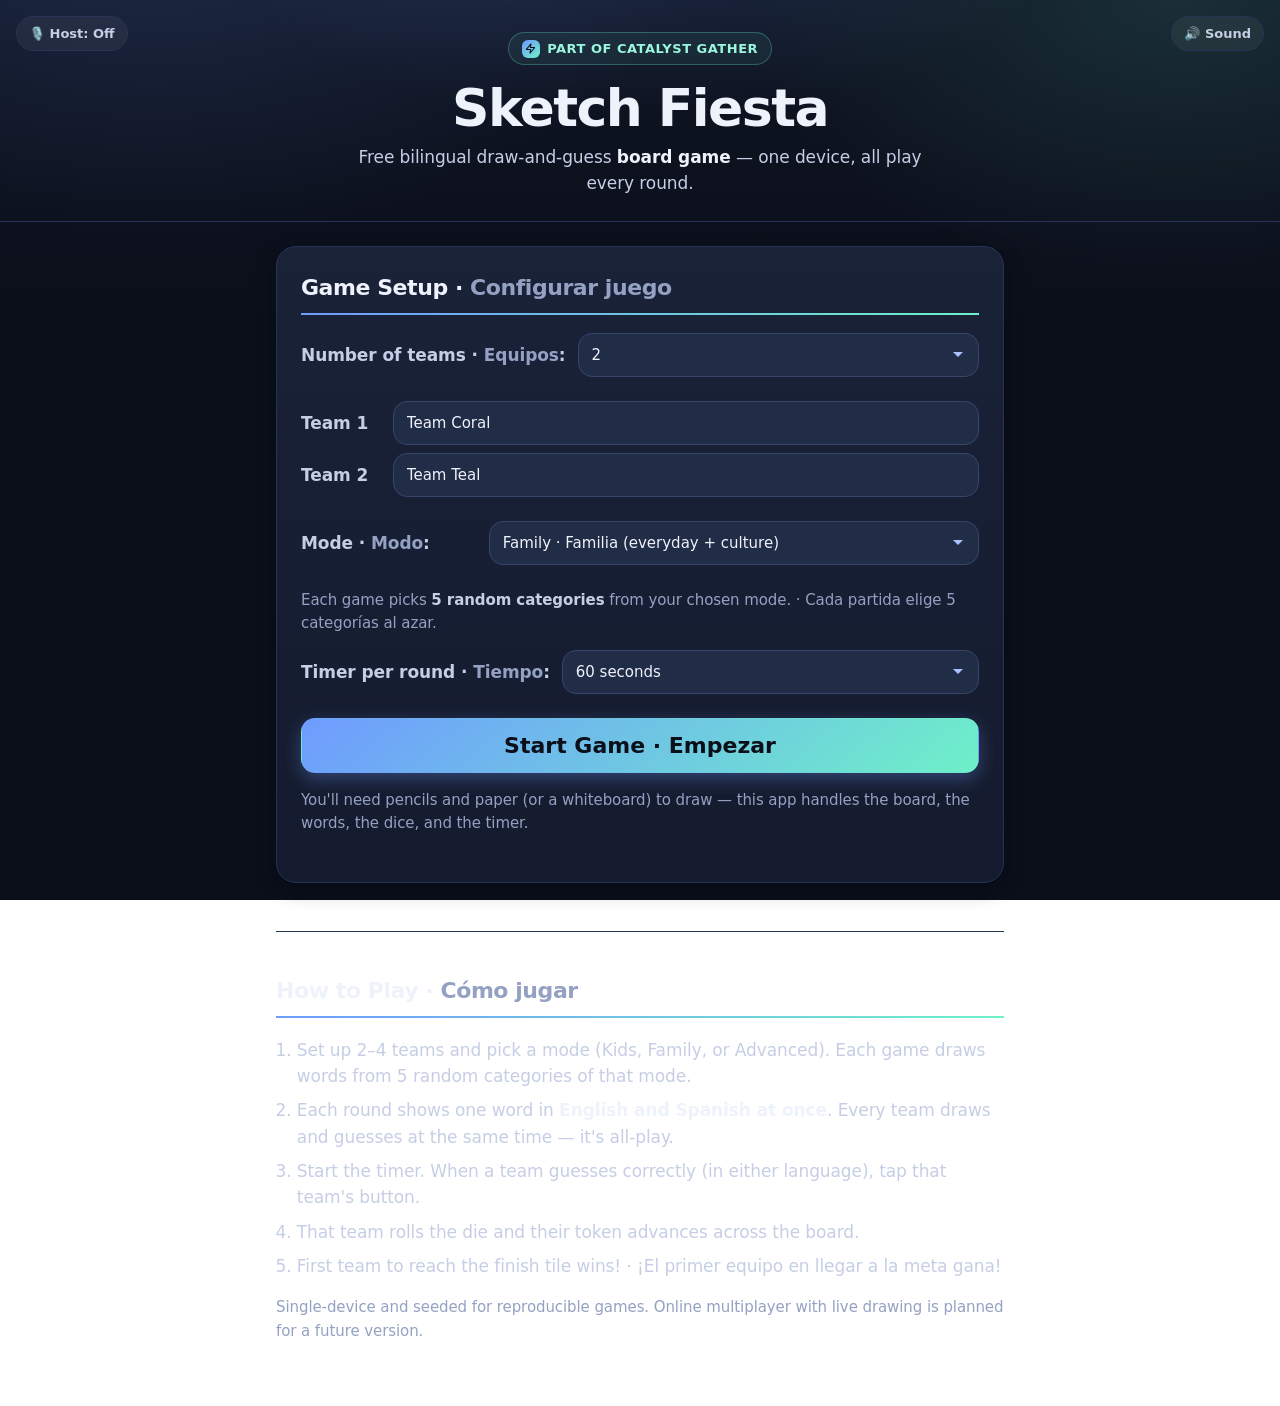
==== commit ad6b9c79: "Add Voice Host (free browser TTS) to Sketch Fiesta Catalyst Gather's voice-assisted-multiplayer wedg" ====
--- a/index.html
+++ b/index.html
@@ -38,6 +38,7 @@
   </a>
   <h1>Sketch Fiesta</h1>
   <p>Free bilingual draw-and-guess <strong>board game</strong> &mdash; one device, all play every round.</p>
+  <button id="hostBtn" class="mute-btn host-btn" type="button" aria-pressed="false" aria-label="Toggle the AI voice host that reads the game aloud" title="Voice host reads the game aloud">🎙️ Host: Off</button>
   <button id="muteBtn" class="mute-btn" type="button" aria-pressed="false" title="Toggle sound">🔊 Sound</button>
 </header>
 <main>
@@ -190,6 +191,7 @@
 <script src="lib/rng.js"></script>
 <script src="lib/game.js"></script>
 <script src="lib/turn.js"></script>
+<script src="lib/host.js"></script>
 <script src="words.js"></script>
 <script src="app.js"></script>
 </body>
--- a/styles.css
+++ b/styles.css
@@ -283,6 +283,16 @@
 }
 .mute-btn:hover { background: rgba(255,255,255,.1); color: var(--text); box-shadow: none; transform: none; }
 
+/* Voice Host toggle — sits to the LEFT of the mute button (header, mobile-first).
+   Opt-in: default Off; the On state lights up the mint accent. */
+.host-btn { right: auto; left: var(--s-4); }
+.host-btn[aria-pressed="true"] {
+  background: rgba(110,240,200,.16);
+  border-color: var(--accent-2);
+  color: var(--accent-2-ink);
+}
+.host-btn:disabled { opacity: .5; cursor: not-allowed; }
+
 /* ===== Win banner ===== */
 .win-banner {
   background: linear-gradient(140deg,rgba(111,155,255,.22),rgba(110,240,200,.18));
